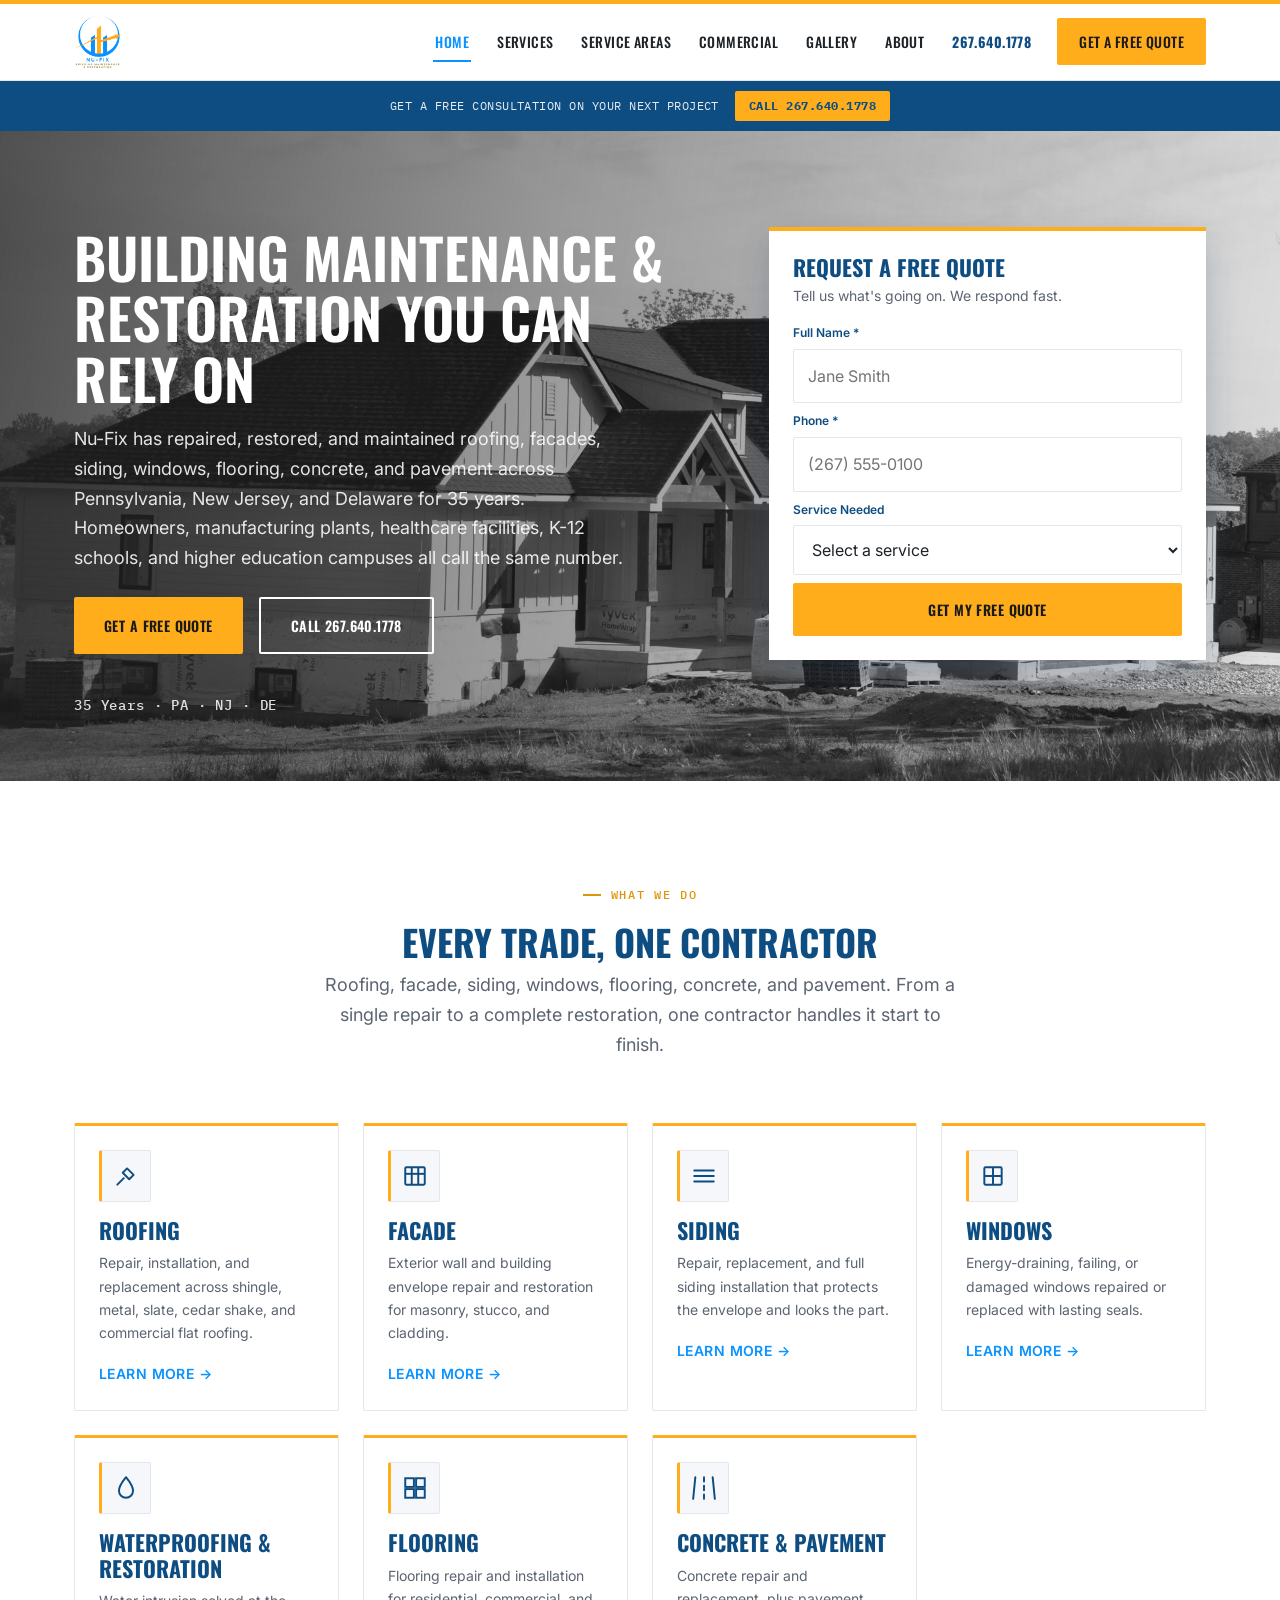
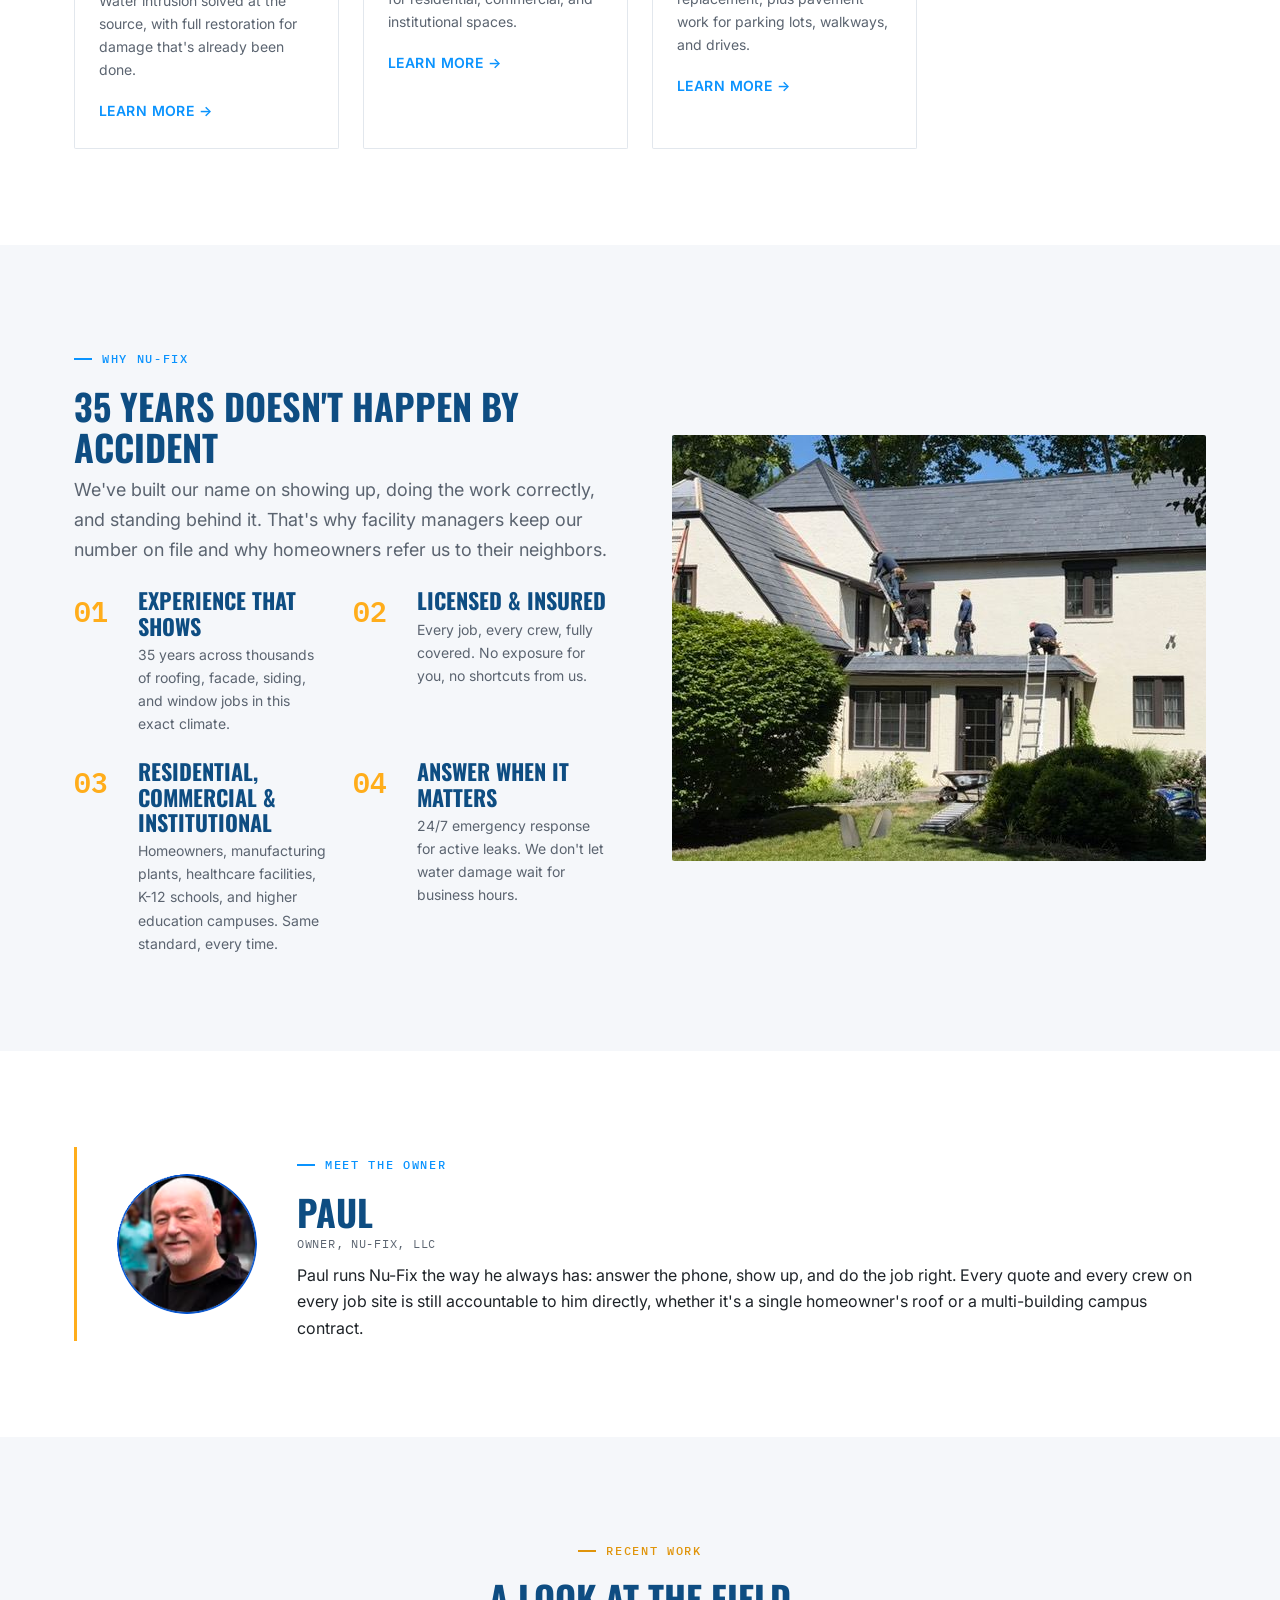
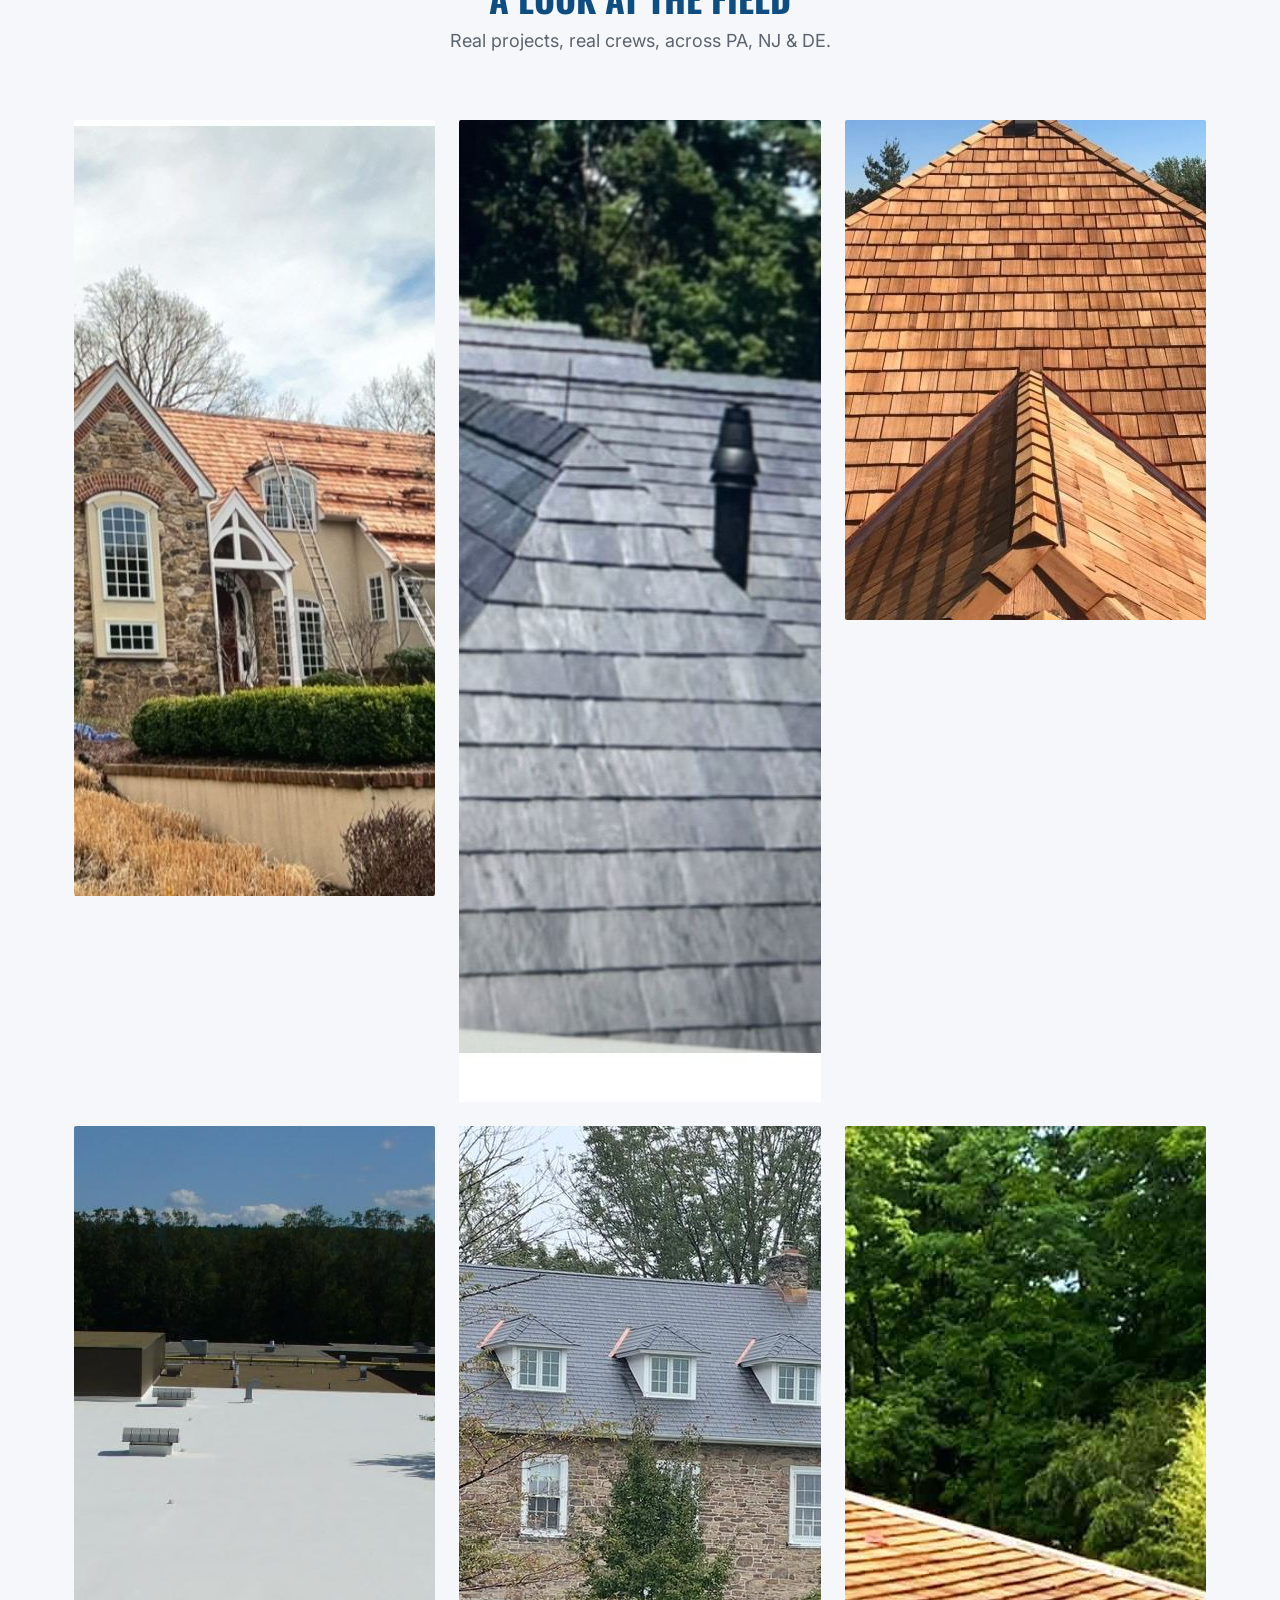
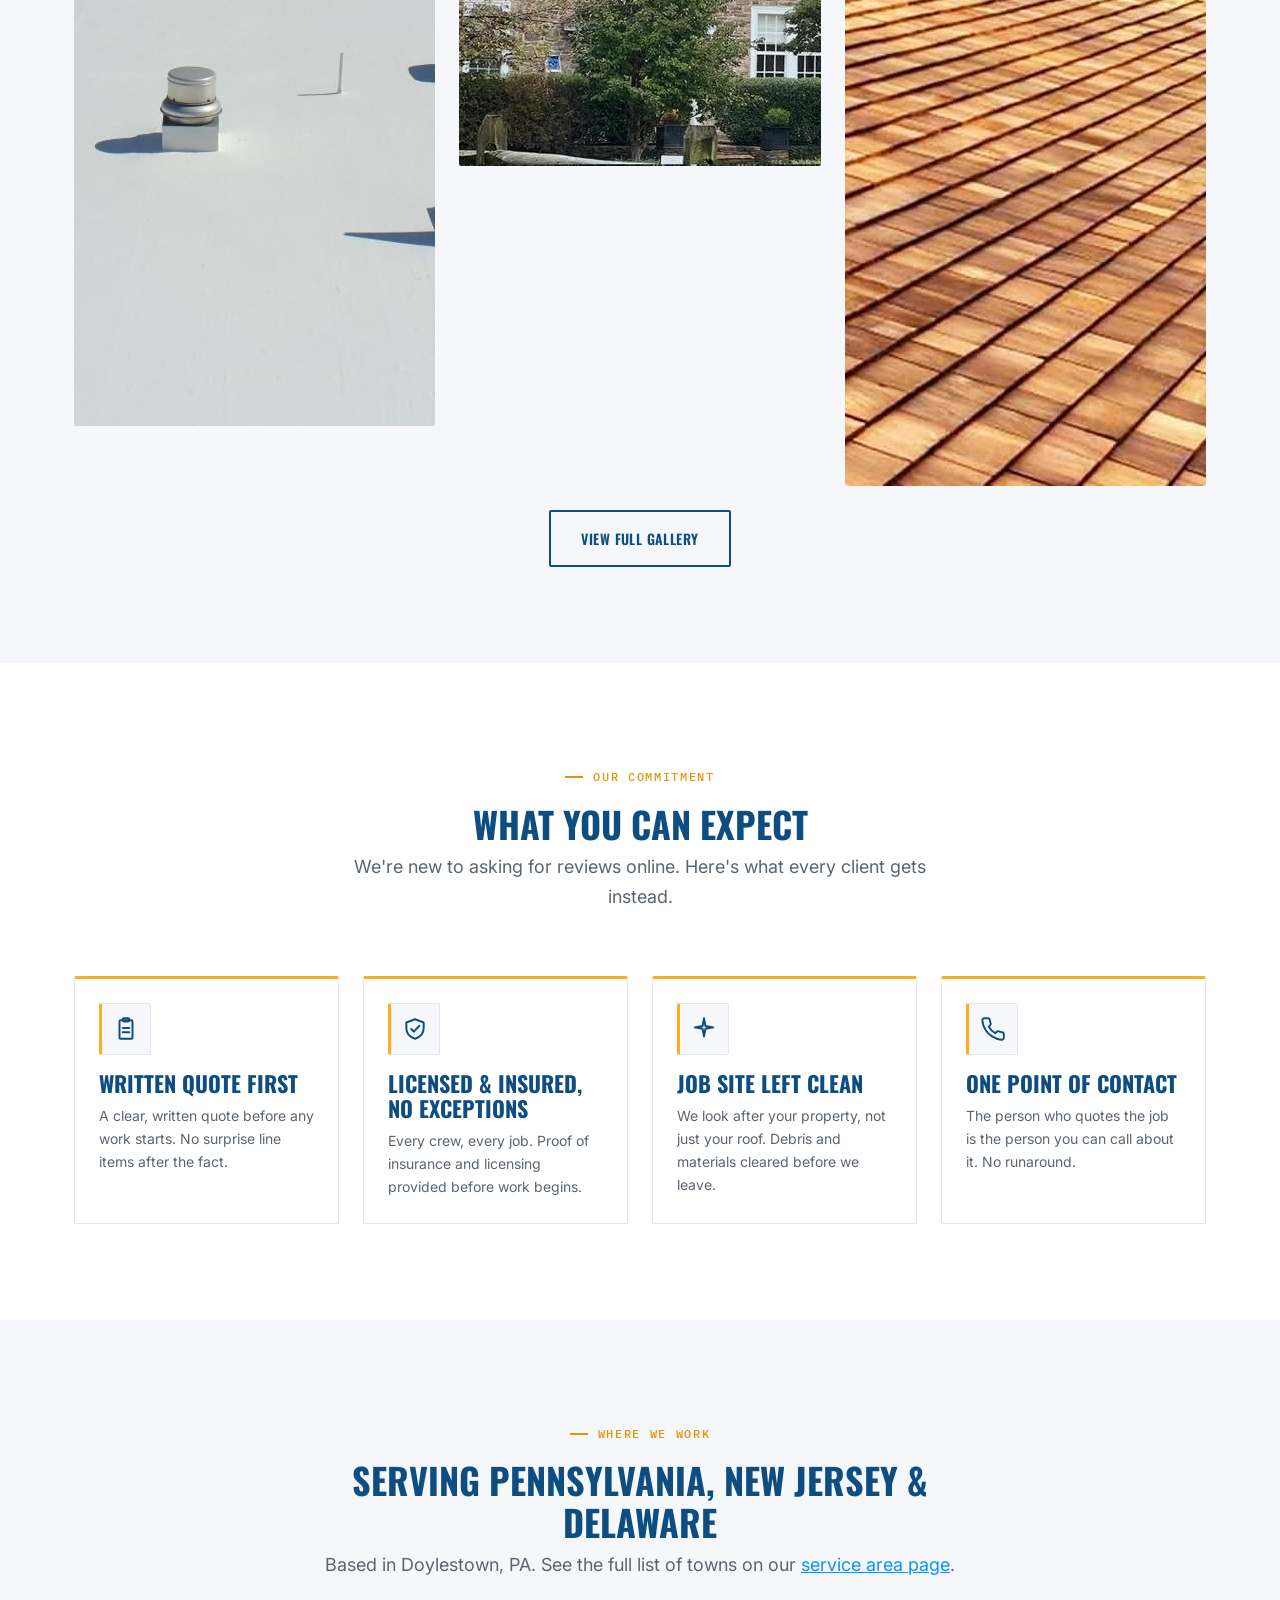
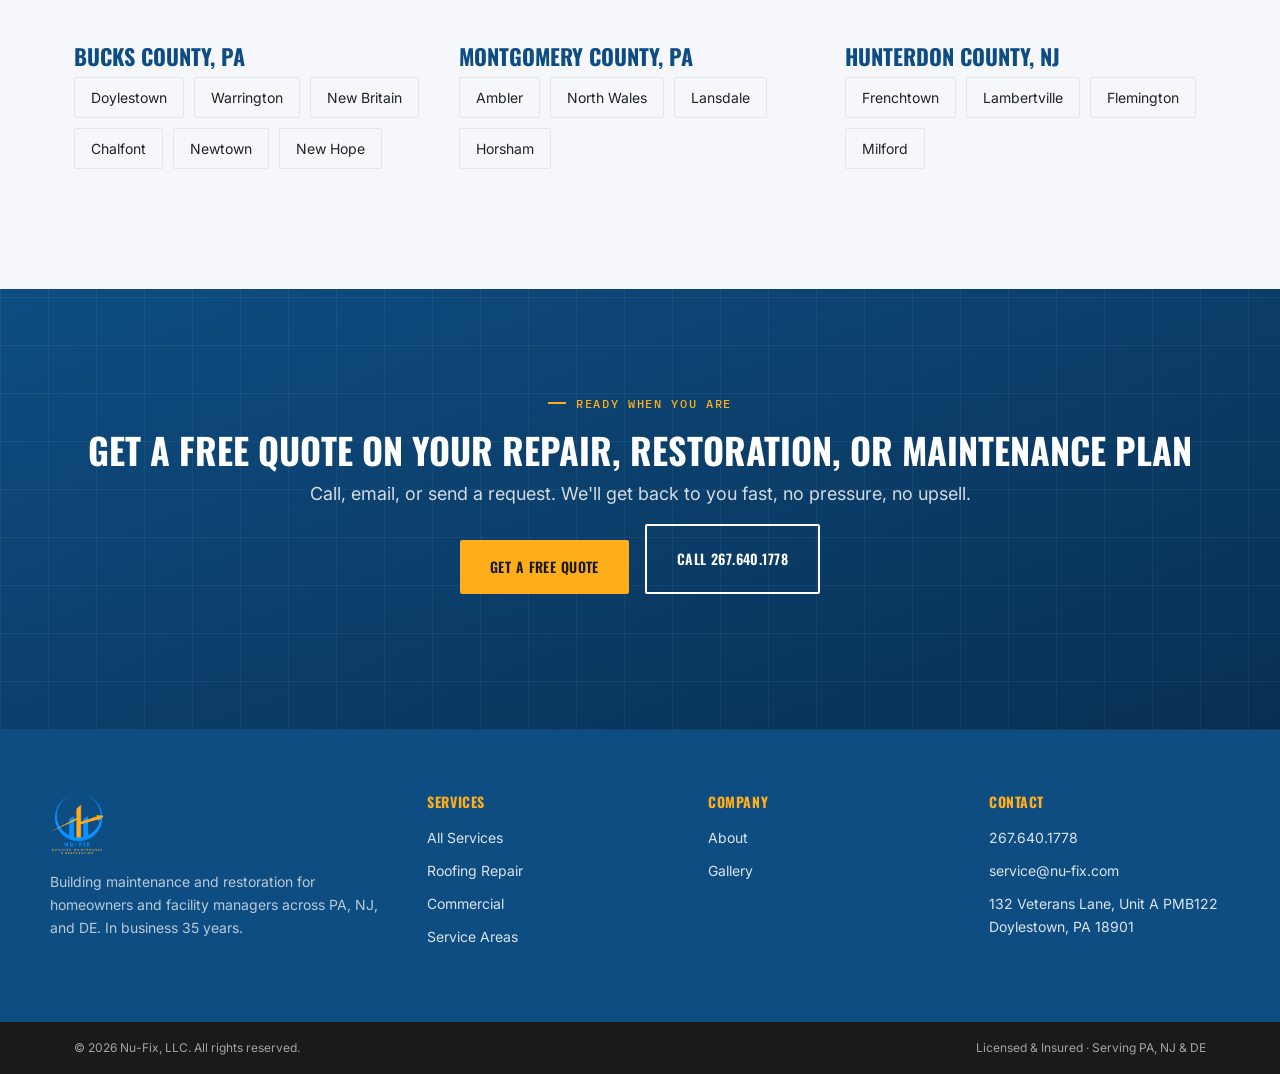
==== index.html @ 9463422b "Initial build: Nu-Fix, LLC multi-page marketing site Static HTML/CSS/JS site for Nu-Fix Building Mai" ====
<!DOCTYPE html>
<html lang="en">
<head>
  <meta charset="UTF-8">
  <meta name="viewport" content="width=device-width, initial-scale=1.0">
  <title>Nu-Fix, LLC | Building Maintenance &amp; Restoration in PA, NJ &amp; DE</title>
  <meta name="description" content="Nu-Fix, LLC repairs, restores, and maintains roofing, facades, siding, windows, flooring, concrete, and pavement across PA, NJ, and DE for 35 years. Call 267.640.1778 for a free quote.">
  <link rel="canonical" href="https://nu-fix.com/">
  <meta property="og:title" content="Nu-Fix, LLC | Building Maintenance &amp; Restoration in PA, NJ &amp; DE">
  <meta property="og:description" content="35 years repairing, restoring, and maintaining roofing, facades, siding, windows, flooring, concrete, and pavement for residential, commercial, and institutional clients across PA, NJ, and DE.">
  <meta property="og:url" content="https://nu-fix.com/">
  <meta property="og:type" content="website">
  <meta property="og:image" content="https://nu-fix.com/assets/images/nufix-logo.png">
  <meta name="twitter:card" content="summary">
  <meta name="twitter:title" content="Nu-Fix, LLC | Building Maintenance &amp; Restoration in PA, NJ &amp; DE">
  <meta name="twitter:description" content="35 years repairing, restoring, and maintaining roofing, facades, siding, windows, flooring, concrete, and pavement for residential, commercial, and institutional clients across PA, NJ, and DE.">
  <meta name="twitter:image" content="https://nu-fix.com/assets/images/nufix-logo.png">
  <link rel="icon" href="/assets/images/nufix-icon.png" type="image/png">
  <link rel="preconnect" href="https://fonts.googleapis.com">
  <link rel="preconnect" href="https://fonts.gstatic.com" crossorigin>
  <link href="https://fonts.googleapis.com/css2?family=Oswald:wght@400;500;600;700&family=Inter:wght@400;500;600;700&family=IBM+Plex+Mono:wght@400;500;600&display=swap" rel="stylesheet">
  <link rel="stylesheet" href="css/styles.css">
  <link rel="stylesheet" href="css/typography.css">
  <link rel="stylesheet" href="css/utilities.css">

  <script type="application/ld+json">
  {
    "@context": "https://schema.org",
    "@type": ["GeneralContractor", "RoofingContractor"],
    "name": "Nu-Fix, LLC",
    "alternateName": "Nu-Fix Building Maintenance & Restoration",
    "image": "https://nu-fix.com/assets/images/nufix-logo.png",
    "url": "https://nu-fix.com/",
    "telephone": "+1-267-640-1778",
    "email": "service@nu-fix.com",
    "priceRange": "$$",
    "address": {
      "@type": "PostalAddress",
      "streetAddress": "132 Veterans Lane, Unit A PMB122",
      "addressLocality": "Doylestown",
      "addressRegion": "PA",
      "postalCode": "18901",
      "addressCountry": "US"
    },
    "areaServed": [
      { "@type": "State", "name": "Pennsylvania" },
      { "@type": "State", "name": "New Jersey" },
      { "@type": "State", "name": "Delaware" }
    ],
    "openingHoursSpecification": {
      "@type": "OpeningHoursSpecification",
      "dayOfWeek": ["Monday","Tuesday","Wednesday","Thursday","Friday","Saturday","Sunday"],
      "opens": "00:00",
      "closes": "23:59",
      "description": "24/7 emergency leak repair. Standard office hours apply to non-emergency scheduling."
    },
    "foundingDate": "1991",
    "description": "Building maintenance and restoration contractor serving residential homeowners and commercial and institutional facility managers, including manufacturing, healthcare, K-12, and higher education, across Pennsylvania, New Jersey, and Delaware for 35 years. Roofing, facade, siding, windows, flooring, concrete, pavement, and waterproofing.",
    "hasOfferCatalog": {
      "@type": "OfferCatalog",
      "name": "Building Maintenance & Restoration Services",
      "itemListElement": [
        { "@type": "Offer", "itemOffered": { "@type": "Service", "name": "Roofing Repair" } },
        { "@type": "Offer", "itemOffered": { "@type": "Service", "name": "Roofing Installation & Replacement" } },
        { "@type": "Offer", "itemOffered": { "@type": "Service", "name": "Facade Repair & Restoration" } },
        { "@type": "Offer", "itemOffered": { "@type": "Service", "name": "Building Inspection" } },
        { "@type": "Offer", "itemOffered": { "@type": "Service", "name": "Preventative Maintenance" } },
        { "@type": "Offer", "itemOffered": { "@type": "Service", "name": "Emergency Leak Repair" } },
        { "@type": "Offer", "itemOffered": { "@type": "Service", "name": "Siding" } },
        { "@type": "Offer", "itemOffered": { "@type": "Service", "name": "Windows" } },
        { "@type": "Offer", "itemOffered": { "@type": "Service", "name": "Flooring" } },
        { "@type": "Offer", "itemOffered": { "@type": "Service", "name": "Concrete & Pavement" } },
        { "@type": "Offer", "itemOffered": { "@type": "Service", "name": "Waterproofing & Restoration" } }
      ]
    }
  }
  </script>
</head>
<body>

  <a class="skip-link" href="#main">Skip to main content</a>

  <!-- NAV -->
  <header>
  <nav class="site-nav" aria-label="Main navigation">
    <div class="nav-container">
      <a href="/" class="logo" aria-label="Nu-Fix, LLC home">
        <img src="assets/images/nufix-logo.png" alt="Nu-Fix, LLC — Building Maintenance & Restoration" width="180" height="90">
      </a>
      <ul class="nav-links" role="list">
        <li><a href="/" class="active">Home</a></li>
        <li><a href="/services/">Services</a></li>
        <li><a href="/service-areas/">Service Areas</a></li>
        <li><a href="/commercial/">Commercial</a></li>
        <li><a href="/gallery/">Gallery</a></li>
        <li><a href="/about/">About</a></li>
        <li><a href="tel:2676401778" class="nav-phone">267.640.1778</a></li>
        <li><a href="/contact/" class="nav-cta">Get a Free Quote</a></li>
      </ul>
      <button class="hamburger" aria-label="Open menu" aria-expanded="false" aria-controls="mobile-menu">&#9776;</button>
    </div>
  </nav>

  <!-- UTILITY BAR: free consultation CTA -->
  <div class="utility-bar">
    <div class="container">
      <span class="util-message">Get a Free Consultation on Your Next Project</span>
      <a href="tel:2676401778" class="util-phone">Call 267.640.1778</a>
    </div>
  </div>
  </header>

  <!-- MOBILE MENU -->
  <div class="mobile-menu" id="mobile-menu" role="dialog" aria-label="Mobile navigation">
    <button class="mobile-close" aria-label="Close menu">&times;</button>
    <a href="/">Home</a>
    <a href="/services/">Services</a>
    <a href="/service-areas/">Service Areas</a>
    <a href="/commercial/">Commercial</a>
    <a href="/gallery/">Gallery</a>
    <a href="/about/">About</a>
    <a href="tel:2676401778">267.640.1778</a>
    <a href="/contact/" class="nav-cta">Get a Free Quote</a>
  </div>

  <!-- STICKY MOBILE CALL BAR -->
  <div class="mobile-call-bar" aria-hidden="false">
    <a href="tel:2676401778" class="call-btn">Call Now</a>
    <a href="/contact/" class="quote-btn">Get a Free Quote</a>
  </div>

  <main id="main">

    <!-- HERO -->
    <section class="hero">
      <div class="hero-bg" style="--hero-image: url('/assets/images/hero-house-exterior.jpg');"></div>
      <div class="container hero-grid">
        <div class="hero-content">
          <h1>Building Maintenance &amp; Restoration You Can Rely On</h1>
          <p class="lede">Nu-Fix has repaired, restored, and maintained roofing, facades, siding, windows, flooring, concrete, and pavement across Pennsylvania, New Jersey, and Delaware for 35 years. Homeowners, manufacturing plants, healthcare facilities, K-12 schools, and higher education campuses all call the same number.</p>
          <div class="hero-ctas">
            <a href="/contact/" class="btn btn-primary">Get a Free Quote</a>
            <a href="tel:2676401778" class="btn btn-secondary">Call 267.640.1778</a>
          </div>
          <p class="hero-subheader">35 Years &middot; PA &middot; NJ &middot; DE</p>
        </div>

        <!-- QUICK QUOTE PANEL -->
        <div class="hero-form-panel fade-in">
          <div class="form-success" role="alert" aria-live="polite">Thanks. Your request has been sent. We'll be in touch shortly.</div>
          <h2>Request a Free Quote</h2>
          <p class="panel-sub">Tell us what's going on. We respond fast.</p>
          <!-- Replace YOUR_FORM_ID with the real Formspree form ID before launch -->
          <form class="ajax-form" novalidate action="https://formspree.io/f/YOUR_FORM_ID" method="POST">
            <input type="text" name="_gotcha" class="honeypot" tabindex="-1" autocomplete="off" aria-hidden="true">
            <input type="hidden" name="_subject" value="New quick quote request from nu-fix.com">
            <div class="form-group">
              <label class="form-label" for="hero-name">Full Name <span aria-hidden="true">*</span></label>
              <input class="form-input" type="text" id="hero-name" name="name" required autocomplete="name" placeholder="Jane Smith">
              <span class="form-error" role="alert">Please enter your name.</span>
            </div>
            <div class="form-group">
              <label class="form-label" for="hero-phone">Phone <span aria-hidden="true">*</span></label>
              <input class="form-input" type="tel" id="hero-phone" name="phone" required autocomplete="tel" placeholder="(267) 555-0100">
              <span class="form-error" role="alert">Please enter a phone number.</span>
            </div>
            <div class="form-group">
              <label class="form-label" for="hero-service">Service Needed</label>
              <select class="form-select" id="hero-service" name="service">
                <option value="">Select a service</option>
                <option value="Roofing">Roofing</option>
                <option value="Facade">Facade</option>
                <option value="Siding">Siding</option>
                <option value="Windows">Windows</option>
                <option value="Waterproofing & Restoration">Waterproofing &amp; Restoration</option>
                <option value="Flooring">Flooring</option>
                <option value="Concrete & Pavement">Concrete &amp; Pavement</option>
                <option value="Not Sure Yet">Not sure yet</option>
              </select>
            </div>
            <button type="submit" class="btn btn-primary btn-block">Get My Free Quote</button>
          </form>
        </div>
      </div>
    </section>

    <!-- SERVICES OVERVIEW -->
    <section class="section section-white">
      <div class="container">
        <div class="section-head fade-in">
          <span class="eyebrow">What We Do</span>
          <h2>Every Trade, One Contractor</h2>
          <p class="sub">Roofing, facade, siding, windows, flooring, concrete, and pavement. From a single repair to a complete restoration, one contractor handles it start to finish.</p>
        </div>
        <div class="grid-4">

          <div class="card service-card fade-in">
            <div class="icon-badge" aria-hidden="true">
              <svg width="26" height="26" viewBox="0 0 24 24" fill="none" stroke="currentColor" stroke-width="1.8" stroke-linecap="round" stroke-linejoin="round"><path d="M4 20 L10 14"/><path d="M13 5 L19 11 L15 15 L9 9 Z"/></svg>
            </div>
            <h3>Roofing</h3>
            <p>Repair, installation, and replacement across shingle, metal, slate, cedar shake, and commercial flat roofing.</p>
            <a href="/services/roofing-repair/" class="card-link">Learn more &rarr;</a>
          </div>

          <div class="card service-card fade-in">
            <div class="icon-badge" aria-hidden="true">
              <svg width="26" height="26" viewBox="0 0 24 24" fill="none" stroke="currentColor" stroke-width="1.8"><rect x="3" y="4" width="18" height="16" rx="1"/><line x1="3" y1="10" x2="21" y2="10"/><line x1="9" y1="4" x2="9" y2="20"/><line x1="15" y1="4" x2="15" y2="20"/></svg>
            </div>
            <h3>Facade</h3>
            <p>Exterior wall and building envelope repair and restoration for masonry, stucco, and cladding.</p>
            <a href="/services/" class="card-link">Learn more &rarr;</a>
          </div>

          <div class="card service-card fade-in">
            <div class="icon-badge" aria-hidden="true">
              <svg width="26" height="26" viewBox="0 0 24 24" fill="none" stroke="currentColor" stroke-width="1.8" stroke-linecap="round"><line x1="3" y1="7" x2="21" y2="7"/><line x1="3" y1="12" x2="21" y2="12"/><line x1="3" y1="17" x2="21" y2="17"/></svg>
            </div>
            <h3>Siding</h3>
            <p>Repair, replacement, and full siding installation that protects the envelope and looks the part.</p>
            <a href="/services/" class="card-link">Learn more &rarr;</a>
          </div>

          <div class="card service-card fade-in">
            <div class="icon-badge" aria-hidden="true">
              <svg width="26" height="26" viewBox="0 0 24 24" fill="none" stroke="currentColor" stroke-width="1.8"><rect x="4" y="4" width="16" height="16" rx="1"/><line x1="12" y1="4" x2="12" y2="20"/><line x1="4" y1="12" x2="20" y2="12"/></svg>
            </div>
            <h3>Windows</h3>
            <p>Energy-draining, failing, or damaged windows repaired or replaced with lasting seals.</p>
            <a href="/services/" class="card-link">Learn more &rarr;</a>
          </div>

          <div class="card service-card fade-in">
            <div class="icon-badge" aria-hidden="true">
              <svg width="26" height="26" viewBox="0 0 24 24" fill="none" stroke="currentColor" stroke-width="1.8" stroke-linecap="round" stroke-linejoin="round"><path d="M12 2c0 0-6.5 8-6.5 12.5a6.5 6.5 0 0 0 13 0C18.5 10 12 2 12 2z"/></svg>
            </div>
            <h3>Waterproofing &amp; Restoration</h3>
            <p>Water intrusion solved at the source, with full restoration for damage that's already been done.</p>
            <a href="/services/" class="card-link">Learn more &rarr;</a>
          </div>

          <div class="card service-card fade-in">
            <div class="icon-badge" aria-hidden="true">
              <svg width="26" height="26" viewBox="0 0 24 24" fill="none" stroke="currentColor" stroke-width="1.8"><rect x="3" y="3" width="8" height="8"/><rect x="13" y="3" width="8" height="8"/><rect x="3" y="13" width="8" height="8"/><rect x="13" y="13" width="8" height="8"/></svg>
            </div>
            <h3>Flooring</h3>
            <p>Flooring repair and installation for residential, commercial, and institutional spaces.</p>
            <a href="/services/" class="card-link">Learn more &rarr;</a>
          </div>

          <div class="card service-card fade-in">
            <div class="icon-badge" aria-hidden="true">
              <svg width="26" height="26" viewBox="0 0 24 24" fill="none" stroke="currentColor" stroke-width="1.8" stroke-linecap="round"><line x1="12" y1="2" x2="12" y2="6"/><line x1="12" y1="10" x2="12" y2="14"/><line x1="12" y1="18" x2="12" y2="22"/><line x1="4" y1="2" x2="2" y2="22"/><line x1="20" y1="2" x2="22" y2="22"/></svg>
            </div>
            <h3>Concrete &amp; Pavement</h3>
            <p>Concrete repair and replacement, plus pavement work for parking lots, walkways, and drives.</p>
            <a href="/services/" class="card-link">Learn more &rarr;</a>
          </div>

        </div>
      </div>
    </section>

    <!-- WHY US -->
    <section class="section section-light">
      <div class="container">
        <div class="grid-2" style="align-items: center; gap: var(--space-2xl);">
          <div class="fade-in">
            <span class="eyebrow text-blue">Why Nu-Fix</span>
            <h2>35 Years Doesn't Happen by Accident</h2>
            <p class="sub mb-lg">We've built our name on showing up, doing the work correctly, and standing behind it. That's why facility managers keep our number on file and why homeowners refer us to their neighbors.</p>
            <div class="grid-2" style="gap: var(--space-lg);">
              <div class="why-item">
                <span class="num">01</span>
                <div><h3>Experience That Shows</h3><p>35 years across thousands of roofing, facade, siding, and window jobs in this exact climate.</p></div>
              </div>
              <div class="why-item">
                <span class="num">02</span>
                <div><h3>Licensed &amp; Insured</h3><p>Every job, every crew, fully covered. No exposure for you, no shortcuts from us.</p></div>
              </div>
              <div class="why-item">
                <span class="num">03</span>
                <div><h3>Residential, Commercial &amp; Institutional</h3><p>Homeowners, manufacturing plants, healthcare facilities, K-12 schools, and higher education campuses. Same standard, every time.</p></div>
              </div>
              <div class="why-item">
                <span class="num">04</span>
                <div><h3>Answer When It Matters</h3><p>24/7 emergency response for active leaks. We don't let water damage wait for business hours.</p></div>
              </div>
            </div>
          </div>
          <img class="project-photo tall fade-in" src="assets/images/gallery/roofing-slate-installation-crew-tudor.jpg" alt="Nu-Fix crew installing a slate roof on a stucco Tudor-style home" width="640" height="426" loading="lazy">
        </div>
      </div>
    </section>

    <!-- MEET THE OWNER -->
    <section class="section section-white">
      <div class="container">
        <div class="founder-block fade-in">
          <img src="assets/images/paul-owner.png" alt="Paul, owner of Nu-Fix, LLC" width="140" height="140" loading="lazy">
          <div>
            <span class="eyebrow text-blue">Meet the Owner</span>
            <h2>Paul</h2>
            <p class="role-tag">Owner, Nu-Fix, LLC</p>
            <p>Paul runs Nu-Fix the way he always has: answer the phone, show up, and do the job right. Every quote and every crew on every job site is still accountable to him directly, whether it's a single homeowner's roof or a multi-building campus contract.</p>
          </div>
        </div>
      </div>
    </section>

    <!-- RECENT WORK -->
    <section class="section section-light">
      <div class="container">
        <div class="section-head fade-in">
          <span class="eyebrow text-blue">Recent Work</span>
          <h2>A Look at the Field</h2>
          <p class="sub">Real projects, real crews, across PA, NJ &amp; DE.</p>
        </div>
        <div class="grid-3">
          <img class="project-photo square fade-in" src="assets/images/gallery/roofing-cedar-shake-tudor-copper-flashing.jpg" alt="New cedar shake roof with copper flashing on a stone Tudor-style home" width="1320" height="776" loading="lazy">
          <img class="project-photo square fade-in" src="assets/images/gallery/roofing-slate-multi-dormer-aerial.jpg" alt="Aerial view of a new slate roof with multiple dormers" width="1320" height="982" loading="lazy">
          <img class="project-photo square fade-in" src="assets/images/gallery/roofing-metal-standing-seam-modern-home.jpg" alt="Modern home with dark standing seam metal roof" width="900" height="500" loading="lazy">
          <img class="project-photo square fade-in" src="assets/images/gallery/roofing-commercial-flat-white-membrane.jpg" alt="Commercial flat roof with new white reflective membrane" width="1200" height="900" loading="lazy">
          <img class="project-photo square fade-in" src="assets/images/gallery/roofing-shingle-stone-farmhouse-dormers.jpg" alt="Stone farmhouse with new architectural shingle roof and copper-capped dormers" width="626" height="640" loading="lazy">
          <img class="project-photo square fade-in" src="assets/images/gallery/roofing-cedar-shake-installation-crew.jpg" alt="Nu-Fix crew member installing cedar shake shingles near a skylight" width="1280" height="960" loading="lazy">
        </div>
        <p class="text-center mt-lg"><a href="/gallery/" class="btn btn-outline">View Full Gallery</a></p>
      </div>
    </section>

    <!-- TRUST: service guarantees, in place of reviews (no online review presence yet) -->
    <section class="section section-white">
      <div class="container">
        <div class="section-head fade-in">
          <span class="eyebrow text-blue">Our Commitment</span>
          <h2>What You Can Expect</h2>
          <p class="sub">We're new to asking for reviews online. Here's what every client gets instead.</p>
        </div>
        <div class="grid-4">
          <div class="card service-card fade-in">
            <div class="icon-badge" aria-hidden="true"><svg width="26" height="26" viewBox="0 0 24 24" fill="none" stroke="currentColor" stroke-width="1.8" stroke-linecap="round" stroke-linejoin="round"><rect x="6" y="4" width="12" height="17" rx="1"/><rect x="9" y="2" width="6" height="3" rx="1"/><line x1="9" y1="11" x2="15" y2="11"/><line x1="9" y1="15" x2="15" y2="15"/></svg></div>
            <h3>Written Quote First</h3>
            <p>A clear, written quote before any work starts. No surprise line items after the fact.</p>
          </div>
          <div class="card service-card fade-in">
            <div class="icon-badge" aria-hidden="true"><svg width="26" height="26" viewBox="0 0 24 24" fill="none" stroke="currentColor" stroke-width="1.8" stroke-linecap="round" stroke-linejoin="round"><path d="M12 3 L20 6 V11 C20 16 16.5 19.5 12 21 C7.5 19.5 4 16 4 11 V6 Z"/><path d="M8.5 12 L11 14.5 L16 9"/></svg></div>
            <h3>Licensed &amp; Insured, No Exceptions</h3>
            <p>Every crew, every job. Proof of insurance and licensing provided before work begins.</p>
          </div>
          <div class="card service-card fade-in">
            <div class="icon-badge" aria-hidden="true"><svg width="26" height="26" viewBox="0 0 24 24" fill="none" stroke="currentColor" stroke-width="1.8" stroke-linecap="round" stroke-linejoin="round"><path d="M12 2 L13.3 9.2 L20.5 10.5 L13.3 11.8 L12 19 L10.7 11.8 L3.5 10.5 L10.7 9.2 Z"/></svg></div>
            <h3>Job Site Left Clean</h3>
            <p>We look after your property, not just your roof. Debris and materials cleared before we leave.</p>
          </div>
          <div class="card service-card fade-in">
            <div class="icon-badge" aria-hidden="true"><svg width="26" height="26" viewBox="0 0 24 24" fill="none" stroke="currentColor" stroke-width="1.8" stroke-linecap="round" stroke-linejoin="round"><path d="M22 16.92v3a2 2 0 0 1-2.18 2 19.79 19.79 0 0 1-8.63-3.07 19.5 19.5 0 0 1-6-6 19.79 19.79 0 0 1-3.07-8.67A2 2 0 0 1 4.11 2h3a2 2 0 0 1 2 1.72c.13 1 .36 1.94.68 2.86a2 2 0 0 1-.45 2.11L8.09 9.91a16 16 0 0 0 6 6l1.22-1.22a2 2 0 0 1 2.11-.45c.92.32 1.87.55 2.86.68A2 2 0 0 1 22 16.92z"/></svg></div>
            <h3>One Point of Contact</h3>
            <p>The person who quotes the job is the person you can call about it. No runaround.</p>
          </div>
        </div>
      </div>
    </section>

    <!-- SERVICE AREA -->
    <section class="section section-light">
      <div class="container">
        <div class="section-head fade-in">
          <span class="eyebrow text-blue">Where We Work</span>
          <h2>Serving Pennsylvania, New Jersey &amp; Delaware</h2>
          <p class="sub">Based in Doylestown, PA. See the full list of towns on our <a href="/service-areas/" class="text-blue" style="text-decoration: underline;">service area page</a>.</p>
        </div>
        <div class="grid-3">
          <div class="area-county fade-in">
            <h3>Bucks County, PA</h3>
            <ul class="area-list"><li>Doylestown</li><li>Warrington</li><li>New Britain</li><li>Chalfont</li><li>Newtown</li><li>New Hope</li></ul>
          </div>
          <div class="area-county fade-in">
            <h3>Montgomery County, PA</h3>
            <ul class="area-list"><li>Ambler</li><li>North Wales</li><li>Lansdale</li><li>Horsham</li></ul>
          </div>
          <div class="area-county fade-in">
            <h3>Hunterdon County, NJ</h3>
            <ul class="area-list"><li>Frenchtown</li><li>Lambertville</li><li>Flemington</li><li>Milford</li></ul>
          </div>
        </div>
      </div>
    </section>

    <!-- FINAL CTA -->
    <section class="section section-dark">
      <div class="container cta-band fade-in">
        <span class="eyebrow">Ready When You Are</span>
        <h2>Get a Free Quote on Your Repair, Restoration, or Maintenance Plan</h2>
        <p class="sub">Call, email, or send a request. We'll get back to you fast, no pressure, no upsell.</p>
        <div class="hero-ctas" style="justify-content: center;">
          <a href="/contact/" class="btn btn-primary">Get a Free Quote</a>
          <a href="tel:2676401778" class="btn btn-secondary">Call 267.640.1778</a>
        </div>
      </div>
    </section>

  </main>

  <!-- FOOTER -->
  <footer class="site-footer">
    <div class="container footer-top">
      <div class="footer-brand">
        <img src="assets/images/nufix-logo.png" alt="Nu-Fix, LLC" width="150" height="75">
        <p>Building maintenance and restoration for homeowners and facility managers across PA, NJ, and DE. In business 35 years.</p>
      </div>
      <div>
        <h4>Services</h4>
        <ul>
          <li><a href="/services/">All Services</a></li>
          <li><a href="/services/roofing-repair/">Roofing Repair</a></li>
          <li><a href="/commercial/">Commercial</a></li>
          <li><a href="/service-areas/">Service Areas</a></li>
        </ul>
      </div>
      <div>
        <h4>Company</h4>
        <ul>
          <li><a href="/about/">About</a></li>
          <li><a href="/gallery/">Gallery</a></li>
        </ul>
      </div>
      <div>
        <h4>Contact</h4>
        <ul>
          <li><a href="tel:2676401778">267.640.1778</a></li>
          <li><a href="mailto:service@nu-fix.com">service@nu-fix.com</a></li>
          <li>132 Veterans Lane, Unit A PMB122<br>Doylestown, PA 18901</li>
        </ul>
      </div>
    </div>
    <div class="footer-bottom">
      <div class="container">
        <span>&copy; <span id="year"></span> Nu-Fix, LLC. All rights reserved.</span>
        <span>Licensed &amp; Insured &middot; Serving PA, NJ &amp; DE</span>
      </div>
    </div>
  </footer>

  <script>document.getElementById('year').textContent = new Date().getFullYear();</script>
  <script src="js/main.js"></script>
</body>
</html>
---- css/styles.css ----
/* ============================================================
   NU-FIX, LLC — styles.css
   Building Maintenance & Restoration
   21 Connect Digital
   ============================================================ */

/* 1. CUSTOM PROPERTIES — pulled from the Nu-Fix logo file */
:root {
  --color-blue:        #0A93FE;  /* primary — logo ring, links, outline buttons */
  --color-blue-dark:    #0E4D82;  /* navy — dark sections, footer */
  --color-blue-darker:  #082F52;  /* deepest navy — gradients, hover on dark */
  --color-gold:         #FFAD1B;  /* accent — logo arrow, primary CTAs only */
  --color-gold-dark:    #E0940A;  /* gold hover state */
  --color-black:        #1A1A1A;  /* footer bar, high-contrast text */
  --color-white:        #FFFFFF;
  --color-text:         #1E2328;
  --color-text-muted:   #5B6470;
  --color-bg-light:     #F5F7FA;  /* off-white section background */
  --color-border:       #E2E7ED;

  --font-display: 'Oswald', 'Arial Narrow', sans-serif;
  --font-body:    'Inter', system-ui, -apple-system, sans-serif;
  --font-mono:    'IBM Plex Mono', 'SF Mono', monospace;

  --text-xs:   12px;
  --text-sm:   14px;
  --text-base: 16px;
  --text-md:   18px;
  --text-lg:   22px;
  --text-xl:   28px;
  --text-2xl:  36px;
  --text-3xl:  48px;
  --text-hero: 56px;

  --space-xs:  4px;
  --space-sm:  8px;
  --space-md:  16px;
  --space-lg:  24px;
  --space-xl:  40px;
  --space-2xl: 64px;
  --space-3xl: 96px;

  --radius-sm: 2px;
  --radius-md: 2px;
  --radius-lg: 2px;
  --radius-pill: 2px;
  --max-width: 1180px;

  --shadow-sm: 0 1px 2px rgba(14, 77, 130, 0.06);
  --shadow-md: 0 4px 12px rgba(14, 77, 130, 0.12);
  --shadow-lg: 0 12px 32px rgba(8, 47, 82, 0.2);

  /* blueprint grid texture — used on dark/navy surfaces */
  --grid-line: rgba(255, 255, 255, 0.05);
}

/* 2. RESET */
*, *::before, *::after { box-sizing: border-box; }
body, h1, h2, h3, h4, h5, h6, p, ul, ol, li, figure, blockquote { margin: 0; padding: 0; }
img, video { max-width: 100%; display: block; }
a { text-decoration: none; color: inherit; }
ul { list-style: none; }
button { cursor: pointer; border: none; background: none; font: inherit; }
input, textarea, select { font: inherit; }

/* FOCUS VISIBILITY — keyboard users need a visible indicator on every interactive element */
a:focus-visible, button:focus-visible, input:focus-visible,
textarea:focus-visible, select:focus-visible {
  outline: 3px solid var(--color-gold);
  outline-offset: 2px;
  border-radius: var(--radius-sm);
}
.section-dark a:focus-visible, .hero a:focus-visible, .site-footer a:focus-visible {
  outline-color: var(--color-white);
}

/* REDUCED MOTION — respect the user's OS-level preference */
@media (prefers-reduced-motion: reduce) {
  *, *::before, *::after {
    animation-duration: 0.001ms !important;
    animation-iteration-count: 1 !important;
    transition-duration: 0.001ms !important;
    scroll-behavior: auto !important;
  }
  .fade-in { opacity: 1; transform: none; }
}

/* 3. BASE */
html { scroll-behavior: smooth; }
body {
  font-family: var(--font-body);
  font-size: var(--text-base);
  color: var(--color-text);
  background: var(--color-white);
  line-height: 1.65;
  -webkit-font-smoothing: antialiased;
  padding-bottom: 64px; /* room for sticky mobile call bar */
}
@media (min-width: 900px) {
  body { padding-bottom: 0; }
}

/* 4. LAYOUT */
.container { max-width: var(--max-width); margin: 0 auto; padding: 0 24px; }
.section { padding: var(--space-3xl) 0; }
.section-light { background: var(--color-bg-light); }
.section-white { background: var(--color-white); }
.section-dark  {
  color: var(--color-white);
  background:
    repeating-linear-gradient(0deg, var(--grid-line) 0, var(--grid-line) 1px, transparent 1px, transparent 48px),
    repeating-linear-gradient(90deg, var(--grid-line) 0, var(--grid-line) 1px, transparent 1px, transparent 48px),
    linear-gradient(160deg, var(--color-blue-dark), var(--color-blue-darker));
}
.section-gold  { background: var(--color-gold); color: var(--color-black); }
.grid-2 { display: grid; grid-template-columns: repeat(2, 1fr); gap: var(--space-lg); }
.grid-3 { display: grid; grid-template-columns: repeat(3, 1fr); gap: var(--space-lg); }
.grid-4 { display: grid; grid-template-columns: repeat(4, 1fr); gap: var(--space-lg); }
.grid-5 { display: grid; grid-template-columns: repeat(5, 1fr); gap: var(--space-lg); }
@media (max-width: 900px) {
  .grid-2, .grid-3, .grid-4, .grid-5 { grid-template-columns: repeat(2, 1fr); }
}
@media (max-width: 600px) {
  .grid-2, .grid-3, .grid-4, .grid-5 { grid-template-columns: 1fr; }
}

/* 5. SKIP LINK */
.skip-link {
  position: absolute; top: -40px; left: 0;
  background: var(--color-gold); color: var(--color-black);
  padding: 8px 16px; font-weight: 700; z-index: 9999;
  transition: top 0.2s;
}
.skip-link:focus { top: 0; }

/* 6. NAV */
/* UTILITY BAR — free consultation CTA below nav */
.utility-bar { background: var(--color-blue-dark); }
.utility-bar .container {
  padding: 10px 24px; display: flex; justify-content: center; align-items: center;
  gap: var(--space-md); flex-wrap: wrap;
  font-family: var(--font-mono); font-size: var(--text-xs); text-transform: uppercase; letter-spacing: 0.04em;
  color: rgba(255,255,255,0.9);
}
.utility-bar .util-phone {
  color: var(--color-blue-dark); background: var(--color-gold);
  font-weight: 700; padding: 5px 14px; border-radius: var(--radius-pill);
}
.utility-bar .util-phone:hover { background: var(--color-white); }
@media (max-width: 500px) { .utility-bar .util-message { display: none; } }

.site-nav {
  position: sticky; top: 0; z-index: 1000;
  background: var(--color-white);
  border-bottom: 1px solid var(--color-border);
  border-top: 4px solid var(--color-gold);
}
.nav-container {
  max-width: var(--max-width); margin: 0 auto; padding: 0 24px;
  display: flex; align-items: center; justify-content: space-between;
  height: 76px;
}
.logo { display: flex; align-items: center; gap: 10px; }
.logo img { height: 52px; width: auto; }
.nav-links { display: flex; align-items: center; gap: var(--space-lg); }
.nav-links a {
  font-family: var(--font-display);
  font-size: var(--text-sm);
  font-weight: 500;
  letter-spacing: 0.03em;
  text-transform: uppercase;
  color: var(--color-text);
  padding: 8px 2px;
  border-bottom: 2px solid transparent;
  transition: color 0.15s ease, border-color 0.15s ease;
}
.nav-links a:hover, .nav-links a.active { color: var(--color-blue); border-color: var(--color-blue); }
.nav-links .nav-phone { color: var(--color-blue-dark); font-weight: 700; }
.nav-links .nav-cta {
  background: var(--color-gold); color: var(--color-black);
  padding: 13px 22px; border-radius: var(--radius-pill);
  border: none;
}
.nav-links .nav-cta:hover { background: var(--color-gold-dark); border-color: transparent; }
.hamburger { display: none; font-size: 28px; color: var(--color-blue-dark); }

@media (max-width: 1050px) {
  .nav-links { display: none; }
  .hamburger { display: block; }
}

/* MOBILE MENU */
.mobile-menu {
  position: fixed; inset: 0; background: var(--color-blue-dark);
  z-index: 2000; display: flex; flex-direction: column;
  align-items: center; justify-content: center; gap: var(--space-lg);
  transform: translateY(-100%); transition: transform 0.3s ease;
}
.mobile-menu.open { transform: translateY(0); }
.mobile-menu a {
  font-family: var(--font-display); text-transform: uppercase;
  letter-spacing: 0.04em; font-size: var(--text-lg); color: var(--color-white);
}
.mobile-menu a.nav-cta { background: var(--color-gold); color: var(--color-black); padding: 12px 28px; border-radius: var(--radius-pill); }
.mobile-close { position: absolute; top: 24px; right: 24px; font-size: 36px; color: var(--color-white); }

/* STICKY MOBILE CALL BAR */
.mobile-call-bar {
  position: fixed; bottom: 0; left: 0; right: 0; z-index: 1500;
  display: flex; height: 64px;
  box-shadow: 0 -4px 16px rgba(0,0,0,0.15);
}
.mobile-call-bar a {
  flex: 1; display: flex; align-items: center; justify-content: center;
  gap: 8px; font-family: var(--font-display); text-transform: uppercase;
  letter-spacing: 0.03em; font-size: var(--text-sm); font-weight: 600;
}
.mobile-call-bar .call-btn { background: var(--color-blue); color: var(--color-white); }
.mobile-call-bar .quote-btn { background: var(--color-gold); color: var(--color-black); }
@media (min-width: 900px) { .mobile-call-bar { display: none; } }

/* 7. BUTTONS */
.btn {
  display: inline-flex; align-items: center; justify-content: center; gap: 8px;
  font-family: var(--font-display); font-weight: 600; text-transform: uppercase;
  letter-spacing: 0.03em; font-size: var(--text-sm);
  padding: 15px 30px; border-radius: var(--radius-pill);
  transition: background 0.15s ease, transform 0.15s ease, box-shadow 0.15s ease;
}
.btn-primary { background: var(--color-gold); color: var(--color-black); }
.btn-primary:hover { background: var(--color-gold-dark); transform: translateY(-2px); box-shadow: var(--shadow-md); }
.btn-secondary { background: transparent; color: var(--color-white); border: 2px solid var(--color-white); }
.btn-secondary:hover { background: rgba(255,255,255,0.12); }
.btn-outline { background: transparent; color: var(--color-blue-dark); border: 2px solid var(--color-blue-dark); }
.btn-outline:hover { background: var(--color-blue-dark); color: var(--color-white); }
.btn-block { width: 100%; }

/* 8. HERO */
.hero {
  position: relative; color: var(--color-white);
  background: var(--color-blue-darker);
  padding: var(--space-3xl) 0 var(--space-2xl);
  overflow: hidden;
}
.hero-bg {
  position: absolute; inset: 0;
  background: linear-gradient(100deg, rgba(8,47,82,0.8) 0%, rgba(8,47,82,0.52) 40%, rgba(14,77,130,0.25) 100%), var(--hero-image, none);
  background-size: cover; background-position: center;
  filter: grayscale(100%) contrast(1.12) brightness(1.05);
}
.hero-content { position: relative; z-index: 1; max-width: 720px; }
.hero-grid {
  position: relative; z-index: 1;
  display: grid; grid-template-columns: 1.3fr 0.9fr; gap: var(--space-2xl);
  align-items: start;
}
.hero-grid .hero-content { max-width: none; }
@media (max-width: 950px) {
  .hero-grid { grid-template-columns: 1fr; }
}

/* HERO QUOTE PANEL */
.hero-form-panel {
  background: var(--color-white); color: var(--color-text);
  border-top: 4px solid var(--color-gold);
  padding: var(--space-lg);
  box-shadow: var(--shadow-lg);
}
.hero-form-panel h2 {
  font-size: var(--text-lg); color: var(--color-blue-dark); margin-bottom: 4px;
}
.hero-form-panel p.panel-sub { font-size: var(--text-sm); color: var(--color-text-muted); margin-bottom: var(--space-md); }
.hero-form-panel .form-group { margin-bottom: var(--space-sm); }
.hero-form-panel .form-label { font-size: var(--text-xs); }
.eyebrow {
  display: inline-flex; align-items: center; gap: 10px;
  font-family: var(--font-mono); text-transform: uppercase;
  letter-spacing: 0.14em; font-size: var(--text-xs); font-weight: 500;
  color: var(--color-gold); margin-bottom: var(--space-md);
}
.eyebrow::before { content: ""; display: inline-block; width: 18px; height: 2px; background: currentColor; }
.hero h1 {
  font-family: var(--font-display); font-size: var(--text-hero);
  font-weight: 600; text-transform: uppercase; line-height: 1.08;
  margin-bottom: var(--space-md); color: var(--color-white);
}
.hero p.lede { font-size: var(--text-md); color: rgba(255,255,255,0.88); margin-bottom: var(--space-lg); max-width: 560px; }
.hero-ctas { display: flex; gap: var(--space-md); flex-wrap: wrap; margin-bottom: var(--space-xl); }
@media (max-width: 600px) { .hero h1 { font-size: 34px; } }

/* TRUST BAR */
.hero-subheader {
  font-family: var(--font-mono); font-size: var(--text-sm); font-weight: 500;
  letter-spacing: 0.06em; color: rgba(255,255,255,0.85); margin-top: var(--space-md);
}
.trust-item { display: flex; align-items: center; gap: 10px; font-size: var(--text-sm); color: rgba(255,255,255,0.92); }
.trust-item strong { color: var(--color-white); font-family: var(--font-display); font-size: var(--text-md); }

/* 9. TYPOGRAPHY HELPERS */
h1, h2, h3, h4 { font-family: var(--font-display); color: var(--color-blue-dark); text-transform: uppercase; line-height: 1.15; }
h2 { font-size: var(--text-2xl); margin-bottom: var(--space-sm); }
h3 { font-size: var(--text-lg); margin-bottom: var(--space-xs); }
.section-dark h2, .section-dark h3, .section-gold h2, .section-gold h3 { color: inherit; }
.section-head { max-width: 640px; margin: 0 auto var(--space-2xl); text-align: center; }
.section-head .eyebrow { color: var(--color-gold-dark); }
.section-dark .section-head .eyebrow { color: var(--color-gold); }
p.sub { color: var(--color-text-muted); font-size: var(--text-md); }
.section-dark p.sub { color: rgba(255,255,255,0.82); }

/* 10. CARDS */
.card {
  background: var(--color-white); border: 1px solid var(--color-border);
  border-top: 3px solid var(--color-gold);
  border-radius: var(--radius-lg); padding: var(--space-lg);
  transition: transform 0.2s ease, box-shadow 0.2s ease, border-color 0.2s ease;
}
.card:hover { transform: translateY(-4px); box-shadow: var(--shadow-md); border-color: var(--color-blue); border-top-color: var(--color-gold); }
.service-card { text-align: left; }
.service-card .icon-badge {
  width: 52px; height: 52px; border-radius: var(--radius-sm);
  background: var(--color-bg-light); border: 1px solid var(--color-border);
  border-left: 3px solid var(--color-gold);
  display: flex; align-items: center; justify-content: center;
  font-size: 24px; margin-bottom: var(--space-md); color: var(--color-blue-dark);
}
.service-card h3 { margin-bottom: 8px; }
.service-card p { color: var(--color-text-muted); font-size: var(--text-sm); margin-bottom: var(--space-md); }
.service-card .card-link { color: var(--color-blue); font-weight: 600; font-size: var(--text-sm); text-transform: uppercase; letter-spacing: 0.03em; }
.service-card .card-link:hover { text-decoration: underline; }

/* FOUNDER BLOCK */
.founder-block {
  display: flex; gap: var(--space-xl); align-items: center;
  border-left: 3px solid var(--color-gold); padding-left: var(--space-xl);
}
.founder-block img { border-radius: 50%; flex-shrink: 0; }
.founder-block h2 { margin-bottom: 2px; }
.role-tag { font-family: var(--font-mono); font-size: var(--text-xs); text-transform: uppercase; letter-spacing: 0.06em; color: var(--color-text-muted); margin-bottom: var(--space-sm); }
@media (max-width: 700px) {
  .founder-block { flex-direction: column; text-align: center; border-left: none; border-top: 3px solid var(--color-gold); padding-left: 0; padding-top: var(--space-lg); }
}

/* WHY-US */
.why-item { display: flex; gap: var(--space-md); align-items: flex-start; }
.why-item .num {
  font-family: var(--font-mono); font-weight: 600; font-size: var(--text-xl); color: var(--color-gold);
  min-width: 48px;
}
.why-item h3 { margin-bottom: 4px; }
.why-item p { color: var(--color-text-muted); font-size: var(--text-sm); }

/* SERVICE AREA */
.area-list { display: flex; flex-wrap: wrap; gap: 10px; }
.area-list li {
  background: var(--color-bg-light); border: 1px solid var(--color-border);
  padding: 8px 16px; border-radius: var(--radius-pill); font-size: var(--text-sm);
}
.area-county { margin-bottom: var(--space-lg); }
.area-county h3 { color: var(--color-blue-dark); margin-bottom: var(--space-sm); }

/* CTA BAND */
.cta-band { text-align: center; }
.cta-band h2 { margin-bottom: var(--space-sm); }
.cta-band .btn-primary { margin-top: var(--space-md); }

/* PHOTO PLACEHOLDER (no real project photos supplied yet) */
.photo-placeholder {
  position: relative; aspect-ratio: 4 / 3; border-radius: var(--radius-lg);
  background:
    repeating-linear-gradient(45deg, #2b2b2b, #2b2b2b 12px, #333 12px, #333 24px);
  display: flex; align-items: center; justify-content: center;
  color: rgba(255,255,255,0.7); font-family: var(--font-display);
  text-transform: uppercase; font-size: var(--text-xs); letter-spacing: 0.06em;
  text-align: center; padding: var(--space-md); overflow: hidden;
}
.photo-placeholder span { background: rgba(0,0,0,0.55); padding: 6px 12px; border-radius: var(--radius-sm); }

/* REAL PROJECT PHOTOS */
.project-photo {
  width: 100%; aspect-ratio: 4 / 3; object-fit: cover;
  border-radius: var(--radius-lg); display: block;
}
.project-photo.square { aspect-ratio: 1 / 1; }
.project-photo.tall { aspect-ratio: 4 / 5; }
figure.gallery-figure { margin: 0; }
figure.gallery-figure figcaption {
  margin-top: var(--space-sm); font-size: var(--text-xs); color: var(--color-text-muted);
  text-transform: uppercase; letter-spacing: 0.03em;
}

/* FAQ ACCORDION */
.faq-item { border-bottom: 1px solid var(--color-border); }
.faq-question {
  width: 100%; display: flex; justify-content: space-between; align-items: center;
  padding: var(--space-md) 0; text-align: left; font-family: var(--font-display);
  font-size: var(--text-md); color: var(--color-blue-dark); text-transform: none;
}
.faq-question .icon { font-size: 22px; color: var(--color-gold); transition: transform 0.2s ease; }
.faq-item.open .faq-question .icon { transform: rotate(45deg); }
.faq-answer { max-height: 0; overflow: hidden; transition: max-height 0.3s ease; }
.faq-answer p { padding-bottom: var(--space-md); color: var(--color-text-muted); }

/* BREADCRUMB */
.breadcrumb { font-family: var(--font-mono); font-size: var(--text-xs); color: var(--color-text-muted); margin-bottom: var(--space-md); text-transform: uppercase; letter-spacing: 0.04em; }
.breadcrumb a { color: var(--color-blue); }
.page-header .breadcrumb { color: rgba(255,255,255,0.6); }
.page-header .breadcrumb a { color: var(--color-white); }

/* PAGE HEADER (interior pages) */
.page-header {
  color: var(--color-white); padding: var(--space-2xl) 0 var(--space-xl);
  background:
    repeating-linear-gradient(0deg, var(--grid-line) 0, var(--grid-line) 1px, transparent 1px, transparent 48px),
    repeating-linear-gradient(90deg, var(--grid-line) 0, var(--grid-line) 1px, transparent 1px, transparent 48px),
    linear-gradient(160deg, var(--color-blue-dark), var(--color-blue-darker));
}
.page-header h1 { color: var(--color-white); font-size: var(--text-3xl); }
.page-header .lede { color: rgba(255,255,255,0.85); max-width: 620px; margin-top: var(--space-sm); }

/* FORM */
.form-group { margin-bottom: var(--space-md); }
.form-label { display: block; font-size: var(--text-sm); font-weight: 600; margin-bottom: 6px; color: var(--color-blue-dark); }
.form-input, .form-select, .form-textarea {
  width: 100%; border: 1.5px solid var(--color-border); border-radius: var(--radius-sm);
  padding: 13px 14px; font-size: var(--text-base); color: var(--color-text);
  background: var(--color-white); transition: border-color 0.15s ease;
}
.form-input:focus, .form-select:focus, .form-textarea:focus { outline: none; border-color: var(--color-blue); }
.form-textarea { min-height: 120px; resize: vertical; }
.form-error { display: none; color: #C4302B; font-size: var(--text-xs); margin-top: 4px; }
.form-error.show { display: block; }
.form-success { display: none; background: #E7F6EC; border: 1px solid #2E9B4F; color: #1F6B36; padding: var(--space-md); border-radius: var(--radius-md); margin-bottom: var(--space-lg); }
.form-success.show { display: block; }
.honeypot { position: absolute; left: -9999px; }

/* CONTACT INFO CARDS */
.contact-info-card { display: flex; gap: var(--space-md); align-items: flex-start; }
.contact-info-card .icon-badge { width: 48px; height: 48px; border-radius: var(--radius-sm); background: var(--color-blue); color: var(--color-white); display: flex; align-items: center; justify-content: center; font-size: 20px; flex-shrink: 0; }
.contact-info-card a { color: var(--color-blue); font-weight: 600; }

/* MAP EMBED PLACEHOLDER */
.map-embed { border-radius: var(--radius-lg); overflow: hidden; border: 1px solid var(--color-border); }
.map-embed iframe { width: 100%; height: 100%; min-height: 320px; border: 0; }

/* GALLERY */
.gallery-filters { display: flex; flex-wrap: wrap; gap: 10px; margin-bottom: var(--space-xl); }
.filter-btn {
  padding: 8px 18px; border-radius: var(--radius-pill); border: 1.5px solid var(--color-border);
  font-family: var(--font-display); font-size: var(--text-xs); text-transform: uppercase; letter-spacing: 0.04em;
}
.filter-btn.active, .filter-btn:hover { background: var(--color-blue-dark); color: var(--color-white); border-color: var(--color-blue-dark); }
.gallery-item .photo-placeholder { aspect-ratio: 1 / 1; }

/* BLOG */
.blog-card { display: block; }
.blog-card .photo-placeholder { aspect-ratio: 16 / 10; margin-bottom: var(--space-md); }
.blog-card .meta { font-size: var(--text-xs); color: var(--color-text-muted); text-transform: uppercase; letter-spacing: 0.04em; margin-bottom: 6px; }
.blog-card h3 { margin-bottom: 6px; }
.blog-card p { color: var(--color-text-muted); font-size: var(--text-sm); }

/* 11. FOOTER */
.site-footer { background: var(--color-blue-dark); color: rgba(255,255,255,0.85); }
.footer-top { padding: var(--space-2xl) 0; display: grid; grid-template-columns: 1.4fr 1fr 1fr 1fr; gap: var(--space-xl); }
@media (max-width: 900px) { .footer-top { grid-template-columns: 1fr 1fr; } }
@media (max-width: 560px) { .footer-top { grid-template-columns: 1fr; } }
.footer-brand img { height: 60px; width: auto; margin-bottom: var(--space-md); }
.footer-brand p { font-size: var(--text-sm); color: rgba(255,255,255,0.7); }
.site-footer h4 { font-family: var(--font-display); text-transform: uppercase; letter-spacing: 0.04em; font-size: var(--text-sm); color: var(--color-gold); margin-bottom: var(--space-md); }
.site-footer ul li { margin-bottom: 10px; font-size: var(--text-sm); }
.site-footer a:hover { color: var(--color-gold); }
.footer-bottom { background: var(--color-black); padding: var(--space-md) 0; }
.footer-bottom .container { display: flex; justify-content: space-between; flex-wrap: wrap; gap: 8px; font-size: var(--text-xs); color: rgba(255,255,255,0.6); }

/* 12. SCROLL ANIMATION */
.fade-in { opacity: 0; transform: translateY(16px); transition: opacity 0.5s ease, transform 0.5s ease; }
.fade-in.visible { opacity: 1; transform: translateY(0); }
---- css/typography.css ----
/* NU-FIX — typography.css */

p { margin-bottom: var(--space-md); }
p:last-child { margin-bottom: 0; }

h1 { font-size: var(--text-3xl); }
h2 { font-size: var(--text-2xl); }
h3 { font-size: var(--text-lg); }

.text-blue { color: var(--color-blue); }
.text-gold { color: var(--color-gold); }
.text-muted { color: var(--color-text-muted); }
.text-white { color: var(--color-white); }
.text-center { text-align: center; }

.label {
  font-family: var(--font-mono);
  font-size: var(--text-xs);
  font-weight: 500;
  letter-spacing: 0.1em;
  text-transform: uppercase;
}
---- css/utilities.css ----
/* NU-FIX — utilities.css */

.mt-0 { margin-top: 0; }
.mt-sm { margin-top: var(--space-sm); }
.mt-md { margin-top: var(--space-md); }
.mt-lg { margin-top: var(--space-lg); }
.mt-xl { margin-top: var(--space-xl); }
.mb-0 { margin-bottom: 0; }
.mb-sm { margin-bottom: var(--space-sm); }
.mb-lg { margin-bottom: var(--space-lg); }

.flex { display: flex; }
.items-center { align-items: center; }
.justify-between { justify-content: space-between; }
.gap-sm { gap: var(--space-sm); }
.gap-md { gap: var(--space-md); }
.gap-lg { gap: var(--space-lg); }

.sr-only {
  position: absolute; width: 1px; height: 1px; padding: 0; margin: -1px;
  overflow: hidden; clip: rect(0,0,0,0); white-space: nowrap; border: 0;
}

@media (min-width: 900px) {
  .hide-desktop { display: none; }
}
@media (max-width: 899px) {
  .hide-mobile { display: none; }
}
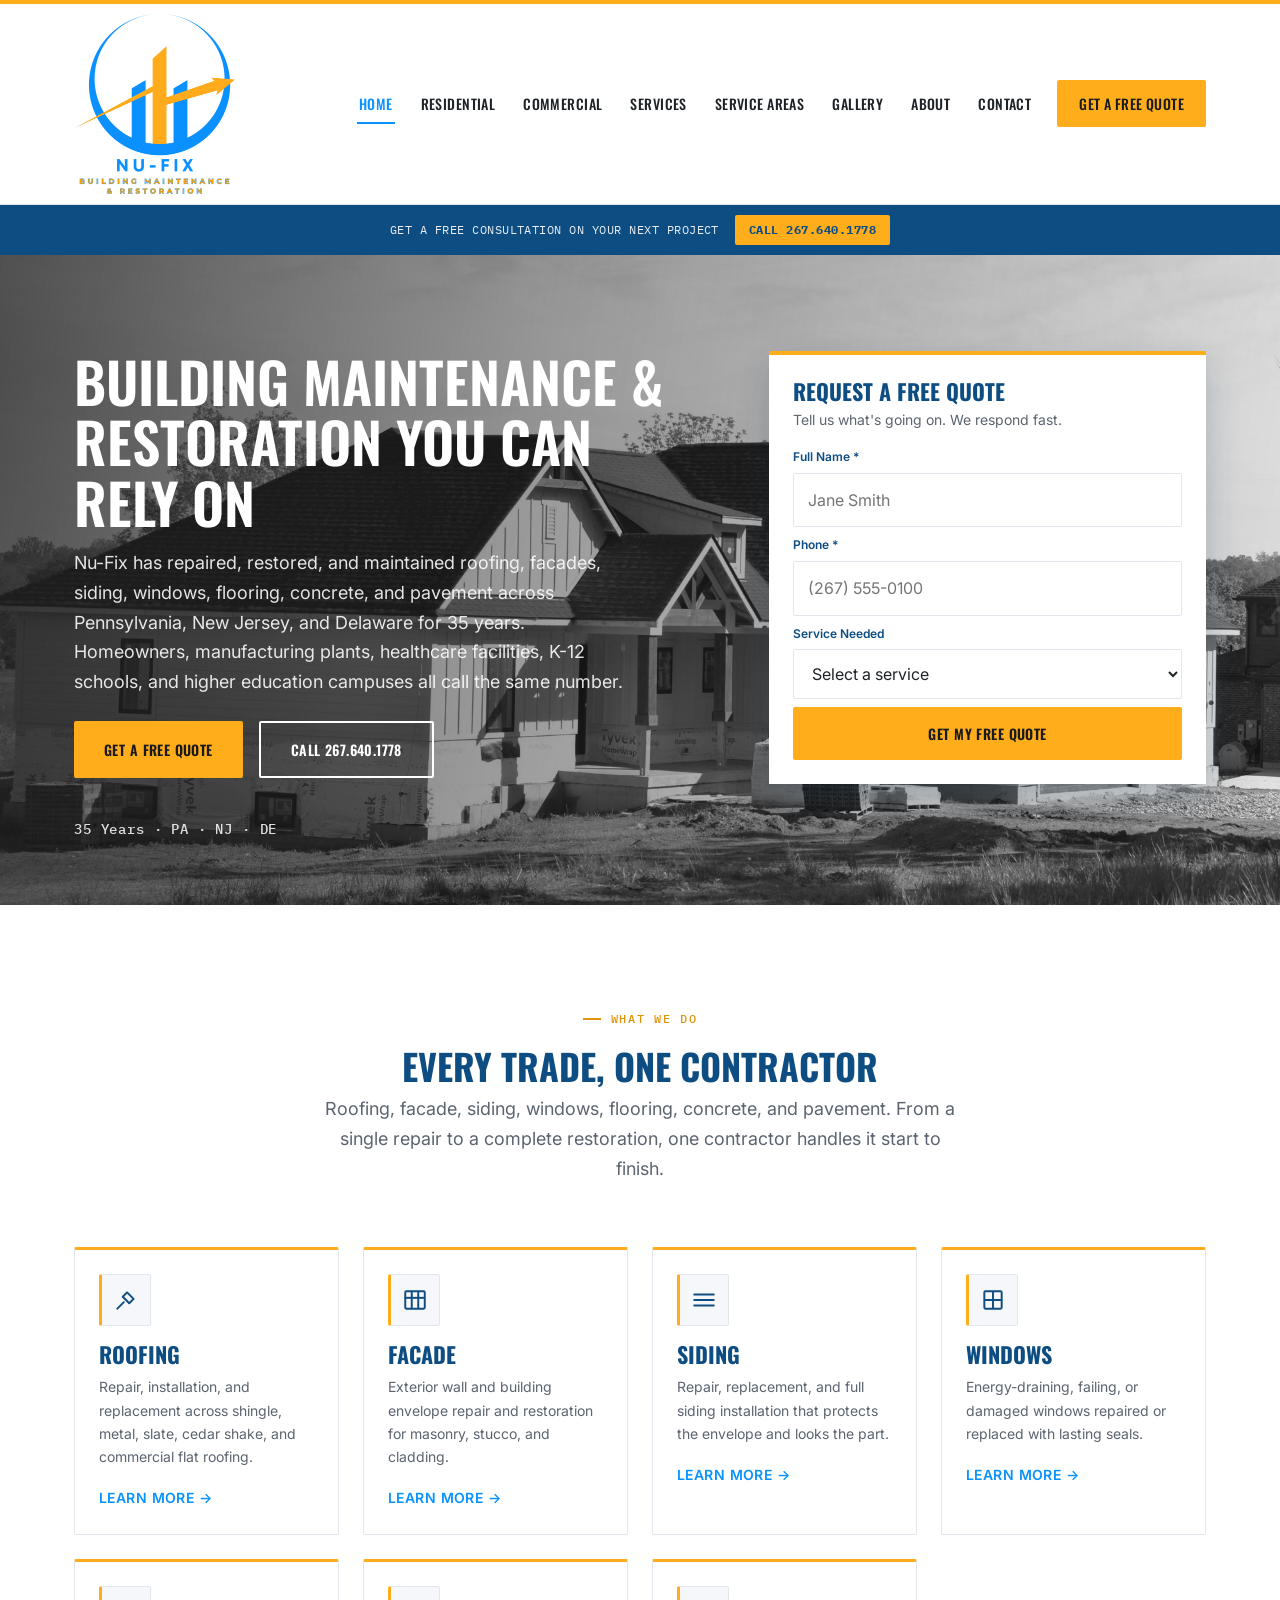
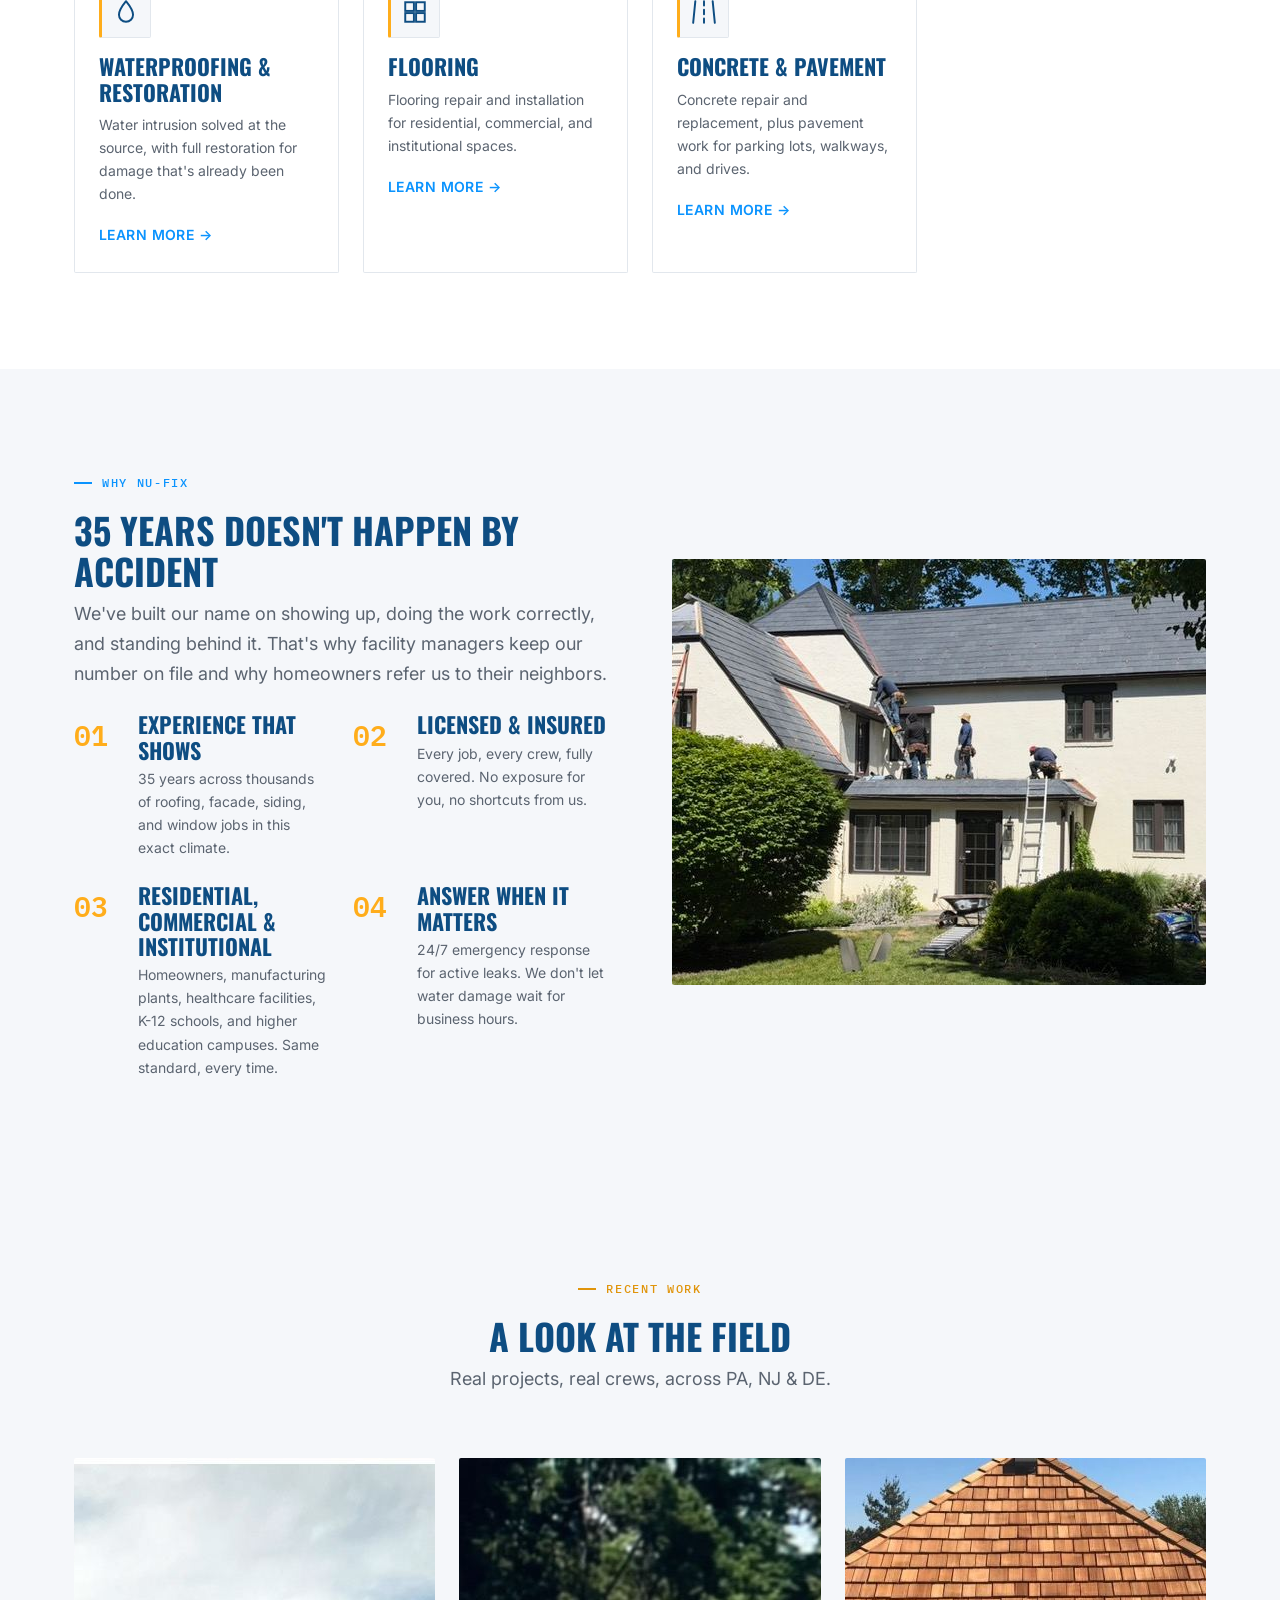
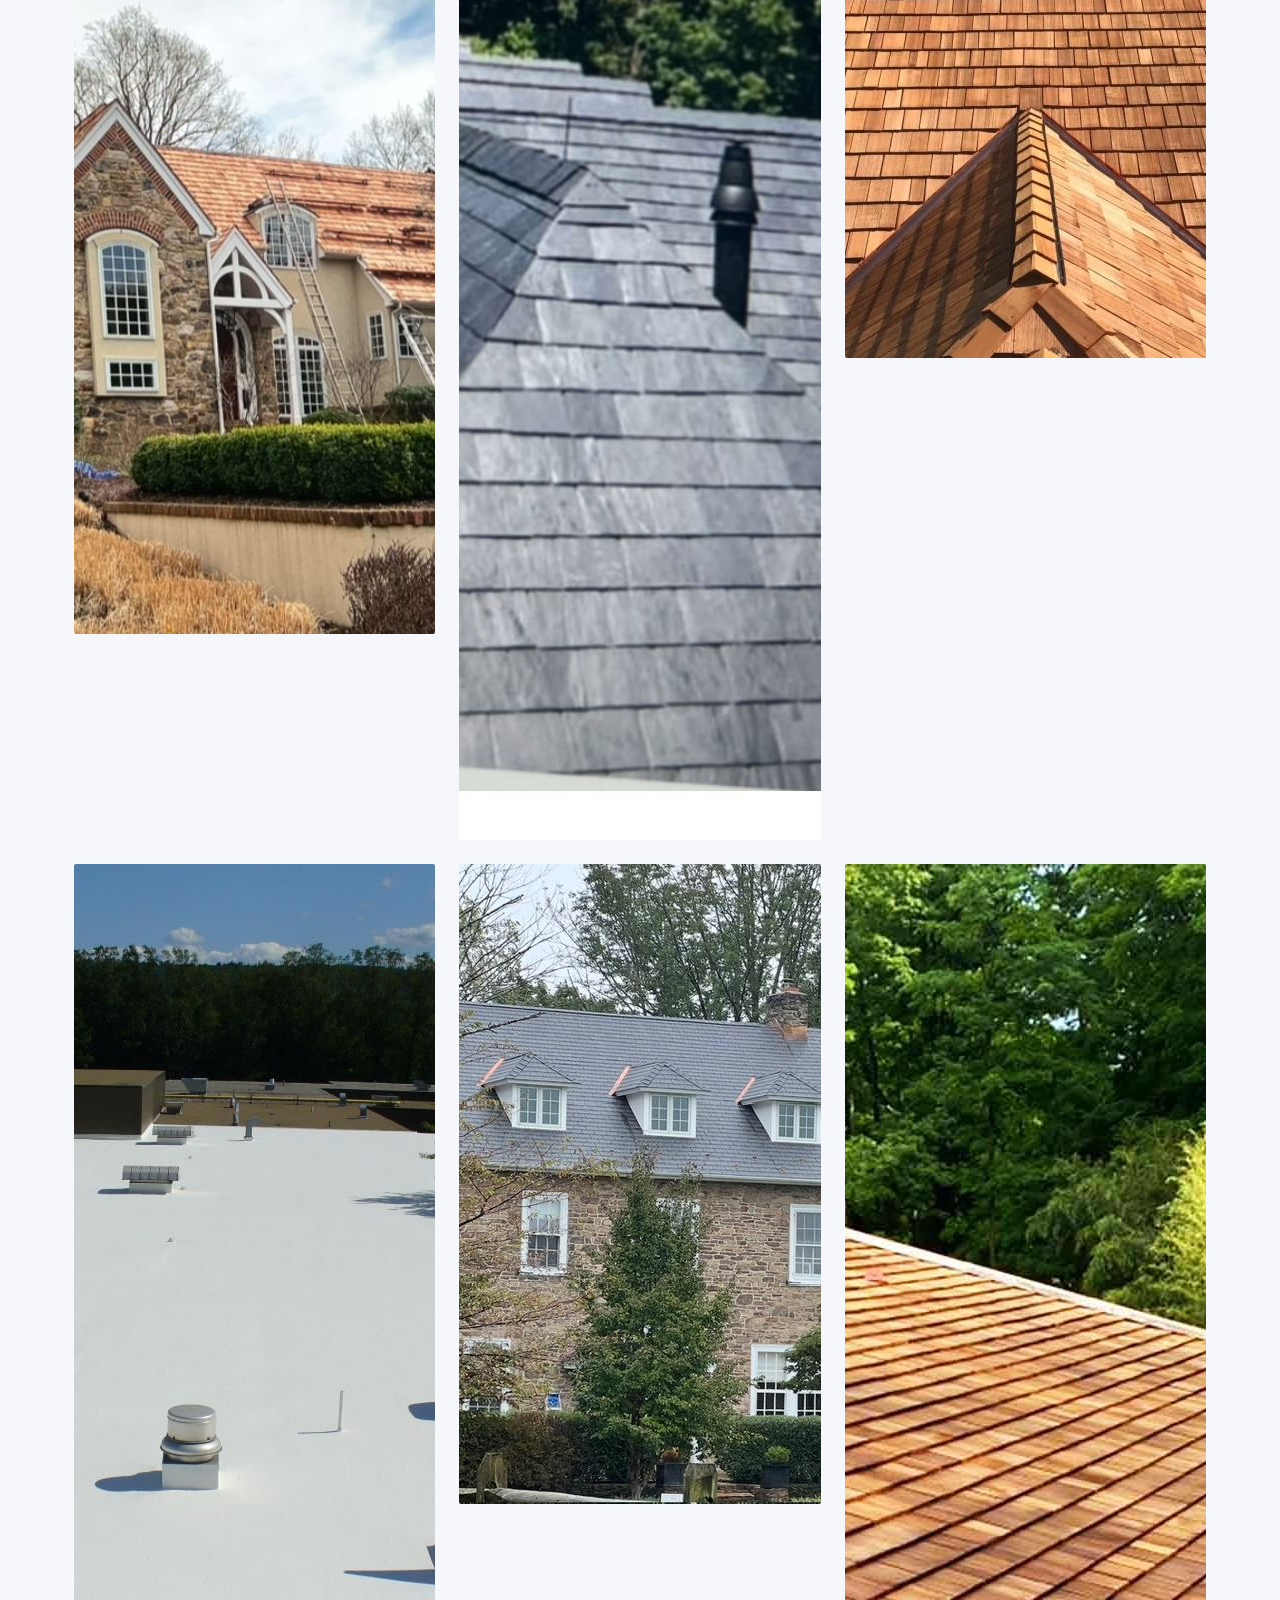
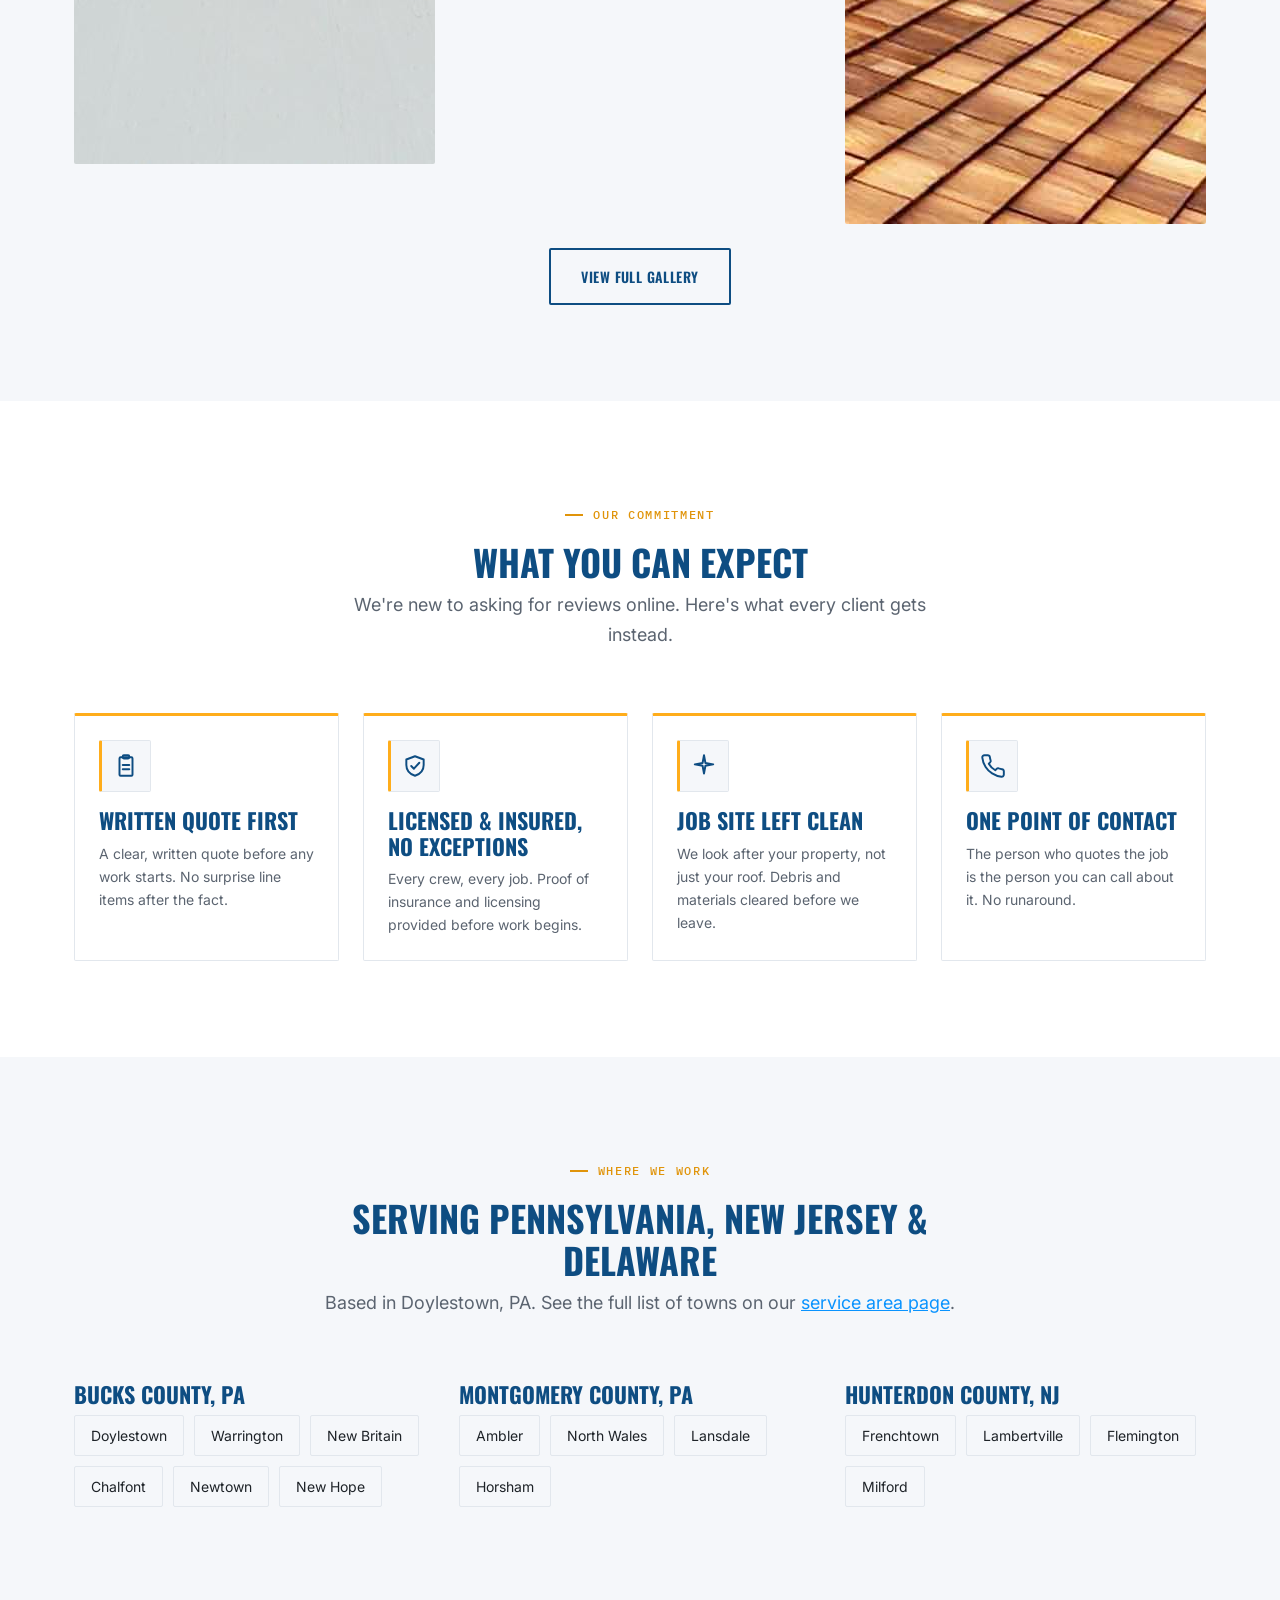
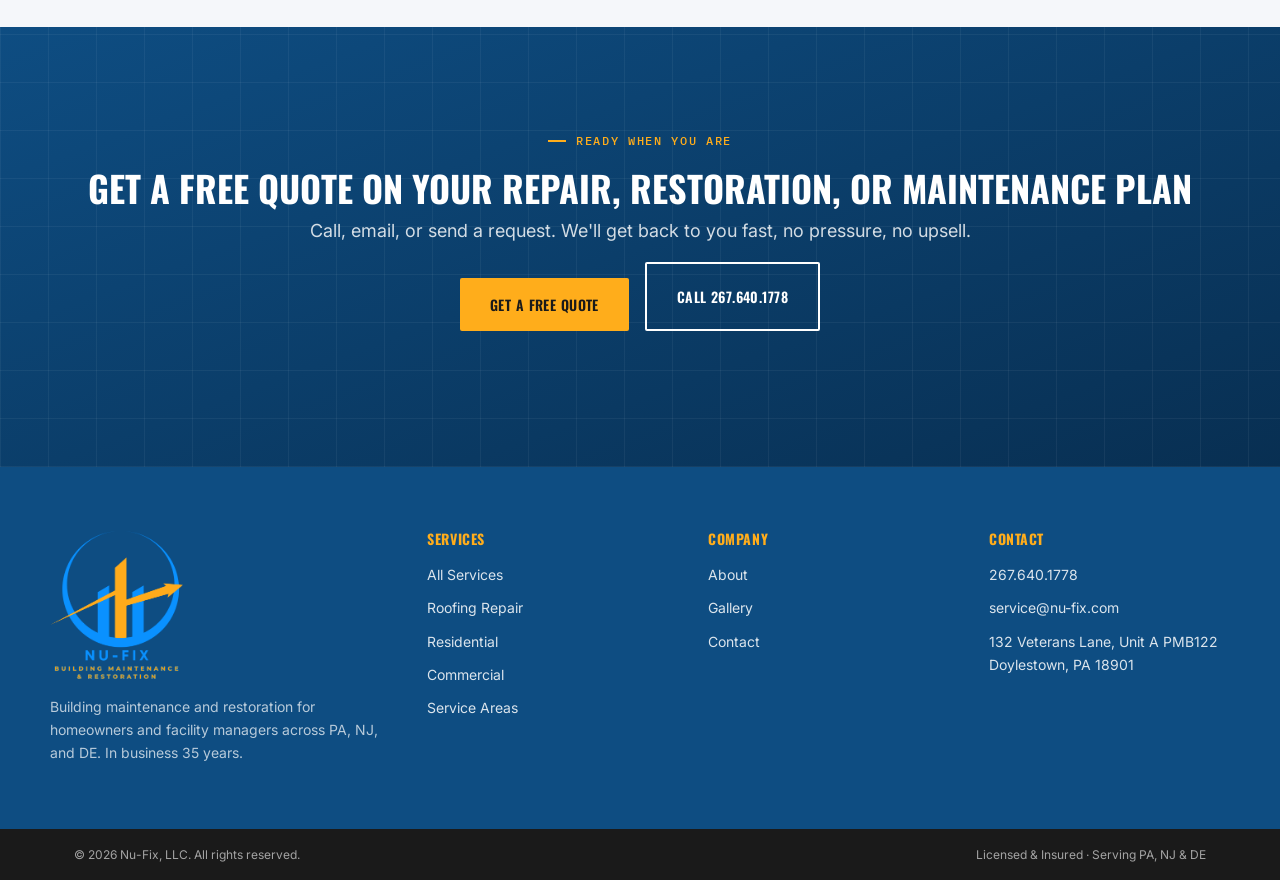
==== commit 2917891d: "Add Residential page, fix photo labels, resize logo, remove owner section Implements Paul's site fee" ====
--- a/index.html
+++ b/index.html
@@ -85,16 +85,17 @@
   <nav class="site-nav" aria-label="Main navigation">
     <div class="nav-container">
       <a href="/" class="logo" aria-label="Nu-Fix, LLC home">
-        <img src="assets/images/nufix-logo.png" alt="Nu-Fix, LLC — Building Maintenance & Restoration" width="180" height="90">
+        <img src="assets/images/nufix-logo.png" alt="Nu-Fix, LLC — Building Maintenance & Restoration" width="161" height="180">
       </a>
       <ul class="nav-links" role="list">
         <li><a href="/" class="active">Home</a></li>
+        <li><a href="/residential/">Residential</a></li>
+        <li><a href="/commercial/">Commercial</a></li>
         <li><a href="/services/">Services</a></li>
         <li><a href="/service-areas/">Service Areas</a></li>
-        <li><a href="/commercial/">Commercial</a></li>
         <li><a href="/gallery/">Gallery</a></li>
         <li><a href="/about/">About</a></li>
-        <li><a href="tel:2676401778" class="nav-phone">267.640.1778</a></li>
+        <li><a href="/contact/">Contact</a></li>
         <li><a href="/contact/" class="nav-cta">Get a Free Quote</a></li>
       </ul>
       <button class="hamburger" aria-label="Open menu" aria-expanded="false" aria-controls="mobile-menu">&#9776;</button>
@@ -114,11 +115,13 @@
   <div class="mobile-menu" id="mobile-menu" role="dialog" aria-label="Mobile navigation">
     <button class="mobile-close" aria-label="Close menu">&times;</button>
     <a href="/">Home</a>
+    <a href="/residential/">Residential</a>
+    <a href="/commercial/">Commercial</a>
     <a href="/services/">Services</a>
     <a href="/service-areas/">Service Areas</a>
-    <a href="/commercial/">Commercial</a>
     <a href="/gallery/">Gallery</a>
     <a href="/about/">About</a>
+    <a href="/contact/">Contact</a>
     <a href="tel:2676401778">267.640.1778</a>
     <a href="/contact/" class="nav-cta">Get a Free Quote</a>
   </div>
@@ -154,6 +157,7 @@
           <form class="ajax-form" novalidate action="https://formspree.io/f/YOUR_FORM_ID" method="POST">
             <input type="text" name="_gotcha" class="honeypot" tabindex="-1" autocomplete="off" aria-hidden="true">
             <input type="hidden" name="_subject" value="New quick quote request from nu-fix.com">
+            <input type="hidden" name="_cc" value="service@nu-fix.com">
             <div class="form-group">
               <label class="form-label" for="hero-name">Full Name <span aria-hidden="true">*</span></label>
               <input class="form-input" type="text" id="hero-name" name="name" required autocomplete="name" placeholder="Jane Smith">
@@ -293,20 +297,6 @@
       </div>
     </section>
 
-    <!-- MEET THE OWNER -->
-    <section class="section section-white">
-      <div class="container">
-        <div class="founder-block fade-in">
-          <img src="assets/images/paul-owner.png" alt="Paul, owner of Nu-Fix, LLC" width="140" height="140" loading="lazy">
-          <div>
-            <span class="eyebrow text-blue">Meet the Owner</span>
-            <h2>Paul</h2>
-            <p class="role-tag">Owner, Nu-Fix, LLC</p>
-            <p>Paul runs Nu-Fix the way he always has: answer the phone, show up, and do the job right. Every quote and every crew on every job site is still accountable to him directly, whether it's a single homeowner's roof or a multi-building campus contract.</p>
-          </div>
-        </div>
-      </div>
-    </section>
 
     <!-- RECENT WORK -->
     <section class="section section-light">
@@ -319,8 +309,8 @@
         <div class="grid-3">
           <img class="project-photo square fade-in" src="assets/images/gallery/roofing-cedar-shake-tudor-copper-flashing.jpg" alt="New cedar shake roof with copper flashing on a stone Tudor-style home" width="1320" height="776" loading="lazy">
           <img class="project-photo square fade-in" src="assets/images/gallery/roofing-slate-multi-dormer-aerial.jpg" alt="Aerial view of a new slate roof with multiple dormers" width="1320" height="982" loading="lazy">
-          <img class="project-photo square fade-in" src="assets/images/gallery/roofing-metal-standing-seam-modern-home.jpg" alt="Modern home with dark standing seam metal roof" width="900" height="500" loading="lazy">
-          <img class="project-photo square fade-in" src="assets/images/gallery/roofing-commercial-flat-white-membrane.jpg" alt="Commercial flat roof with new white reflective membrane" width="1200" height="900" loading="lazy">
+          <img class="project-photo square fade-in" src="assets/images/gallery/roofing-cedar-shake-modern-home.jpg" alt="Modern home with a dark-stained cedar shake roof" width="900" height="500" loading="lazy">
+          <img class="project-photo square fade-in" src="assets/images/gallery/roofing-commercial-flat-liquid-applied.jpg" alt="Commercial flat roof with new liquid applied membrane" width="1200" height="900" loading="lazy">
           <img class="project-photo square fade-in" src="assets/images/gallery/roofing-shingle-stone-farmhouse-dormers.jpg" alt="Stone farmhouse with new architectural shingle roof and copper-capped dormers" width="626" height="640" loading="lazy">
           <img class="project-photo square fade-in" src="assets/images/gallery/roofing-cedar-shake-installation-crew.jpg" alt="Nu-Fix crew member installing cedar shake shingles near a skylight" width="1280" height="960" loading="lazy">
         </div>
@@ -405,7 +395,7 @@
   <footer class="site-footer">
     <div class="container footer-top">
       <div class="footer-brand">
-        <img src="assets/images/nufix-logo.png" alt="Nu-Fix, LLC" width="150" height="75">
+        <img src="assets/images/nufix-logo.png" alt="Nu-Fix, LLC" width="133" height="148">
         <p>Building maintenance and restoration for homeowners and facility managers across PA, NJ, and DE. In business 35 years.</p>
       </div>
       <div>
@@ -413,6 +403,7 @@
         <ul>
           <li><a href="/services/">All Services</a></li>
           <li><a href="/services/roofing-repair/">Roofing Repair</a></li>
+          <li><a href="/residential/">Residential</a></li>
           <li><a href="/commercial/">Commercial</a></li>
           <li><a href="/service-areas/">Service Areas</a></li>
         </ul>
@@ -422,6 +413,7 @@
         <ul>
           <li><a href="/about/">About</a></li>
           <li><a href="/gallery/">Gallery</a></li>
+          <li><a href="/contact/">Contact</a></li>
         </ul>
       </div>
       <div>
--- a/css/styles.css
+++ b/css/styles.css
@@ -158,10 +158,18 @@
 .nav-container {
   max-width: var(--max-width); margin: 0 auto; padding: 0 24px;
   display: flex; align-items: center; justify-content: space-between;
-  height: 76px;
+  height: 200px;
 }
 .logo { display: flex; align-items: center; gap: 10px; }
-.logo img { height: 52px; width: auto; }
+.logo img { height: 180px; width: auto; max-width: 100%; }
+@media (max-width: 700px) {
+  .nav-container { height: 156px; }
+  .logo img { height: 136px; }
+}
+@media (max-width: 400px) {
+  .nav-container { height: 124px; }
+  .logo img { height: 104px; }
+}
 .nav-links { display: flex; align-items: center; gap: var(--space-lg); }
 .nav-links a {
   font-family: var(--font-display);
@@ -193,7 +201,8 @@
 .mobile-menu {
   position: fixed; inset: 0; background: var(--color-blue-dark);
   z-index: 2000; display: flex; flex-direction: column;
-  align-items: center; justify-content: center; gap: var(--space-lg);
+  align-items: center; justify-content: center; gap: var(--space-md);
+  overflow-y: auto; padding: 80px 24px 24px;
   transform: translateY(-100%); transition: transform 0.3s ease;
 }
 .mobile-menu.open { transform: translateY(0); }
@@ -328,17 +337,6 @@
 .service-card .card-link { color: var(--color-blue); font-weight: 600; font-size: var(--text-sm); text-transform: uppercase; letter-spacing: 0.03em; }
 .service-card .card-link:hover { text-decoration: underline; }
 
-/* FOUNDER BLOCK */
-.founder-block {
-  display: flex; gap: var(--space-xl); align-items: center;
-  border-left: 3px solid var(--color-gold); padding-left: var(--space-xl);
-}
-.founder-block img { border-radius: 50%; flex-shrink: 0; }
-.founder-block h2 { margin-bottom: 2px; }
-.role-tag { font-family: var(--font-mono); font-size: var(--text-xs); text-transform: uppercase; letter-spacing: 0.06em; color: var(--color-text-muted); margin-bottom: var(--space-sm); }
-@media (max-width: 700px) {
-  .founder-block { flex-direction: column; text-align: center; border-left: none; border-top: 3px solid var(--color-gold); padding-left: 0; padding-top: var(--space-lg); }
-}
 
 /* WHY-US */
 .why-item { display: flex; gap: var(--space-md); align-items: flex-start; }
@@ -463,7 +461,7 @@
 .footer-top { padding: var(--space-2xl) 0; display: grid; grid-template-columns: 1.4fr 1fr 1fr 1fr; gap: var(--space-xl); }
 @media (max-width: 900px) { .footer-top { grid-template-columns: 1fr 1fr; } }
 @media (max-width: 560px) { .footer-top { grid-template-columns: 1fr; } }
-.footer-brand img { height: 60px; width: auto; margin-bottom: var(--space-md); }
+.footer-brand img { height: 148px; width: auto; margin-bottom: var(--space-md); }
 .footer-brand p { font-size: var(--text-sm); color: rgba(255,255,255,0.7); }
 .site-footer h4 { font-family: var(--font-display); text-transform: uppercase; letter-spacing: 0.04em; font-size: var(--text-sm); color: var(--color-gold); margin-bottom: var(--space-md); }
 .site-footer ul li { margin-bottom: 10px; font-size: var(--text-sm); }
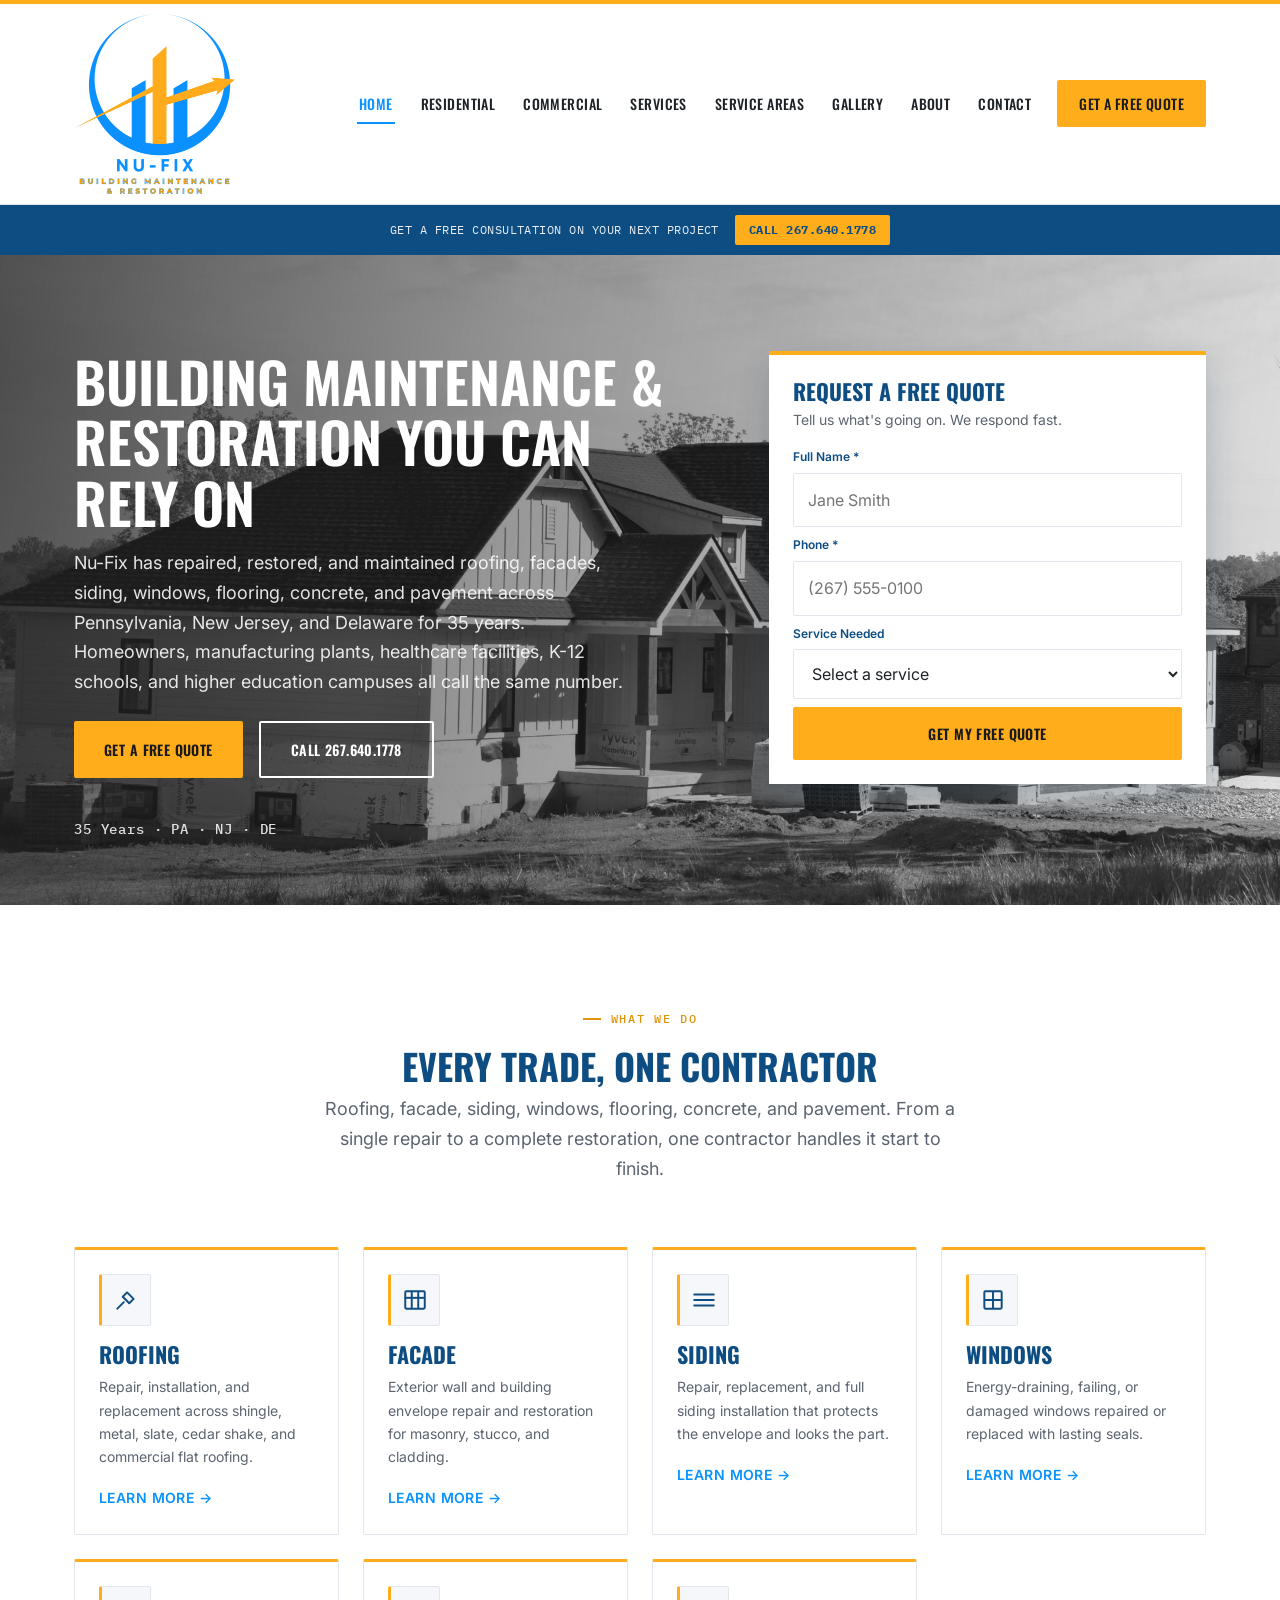
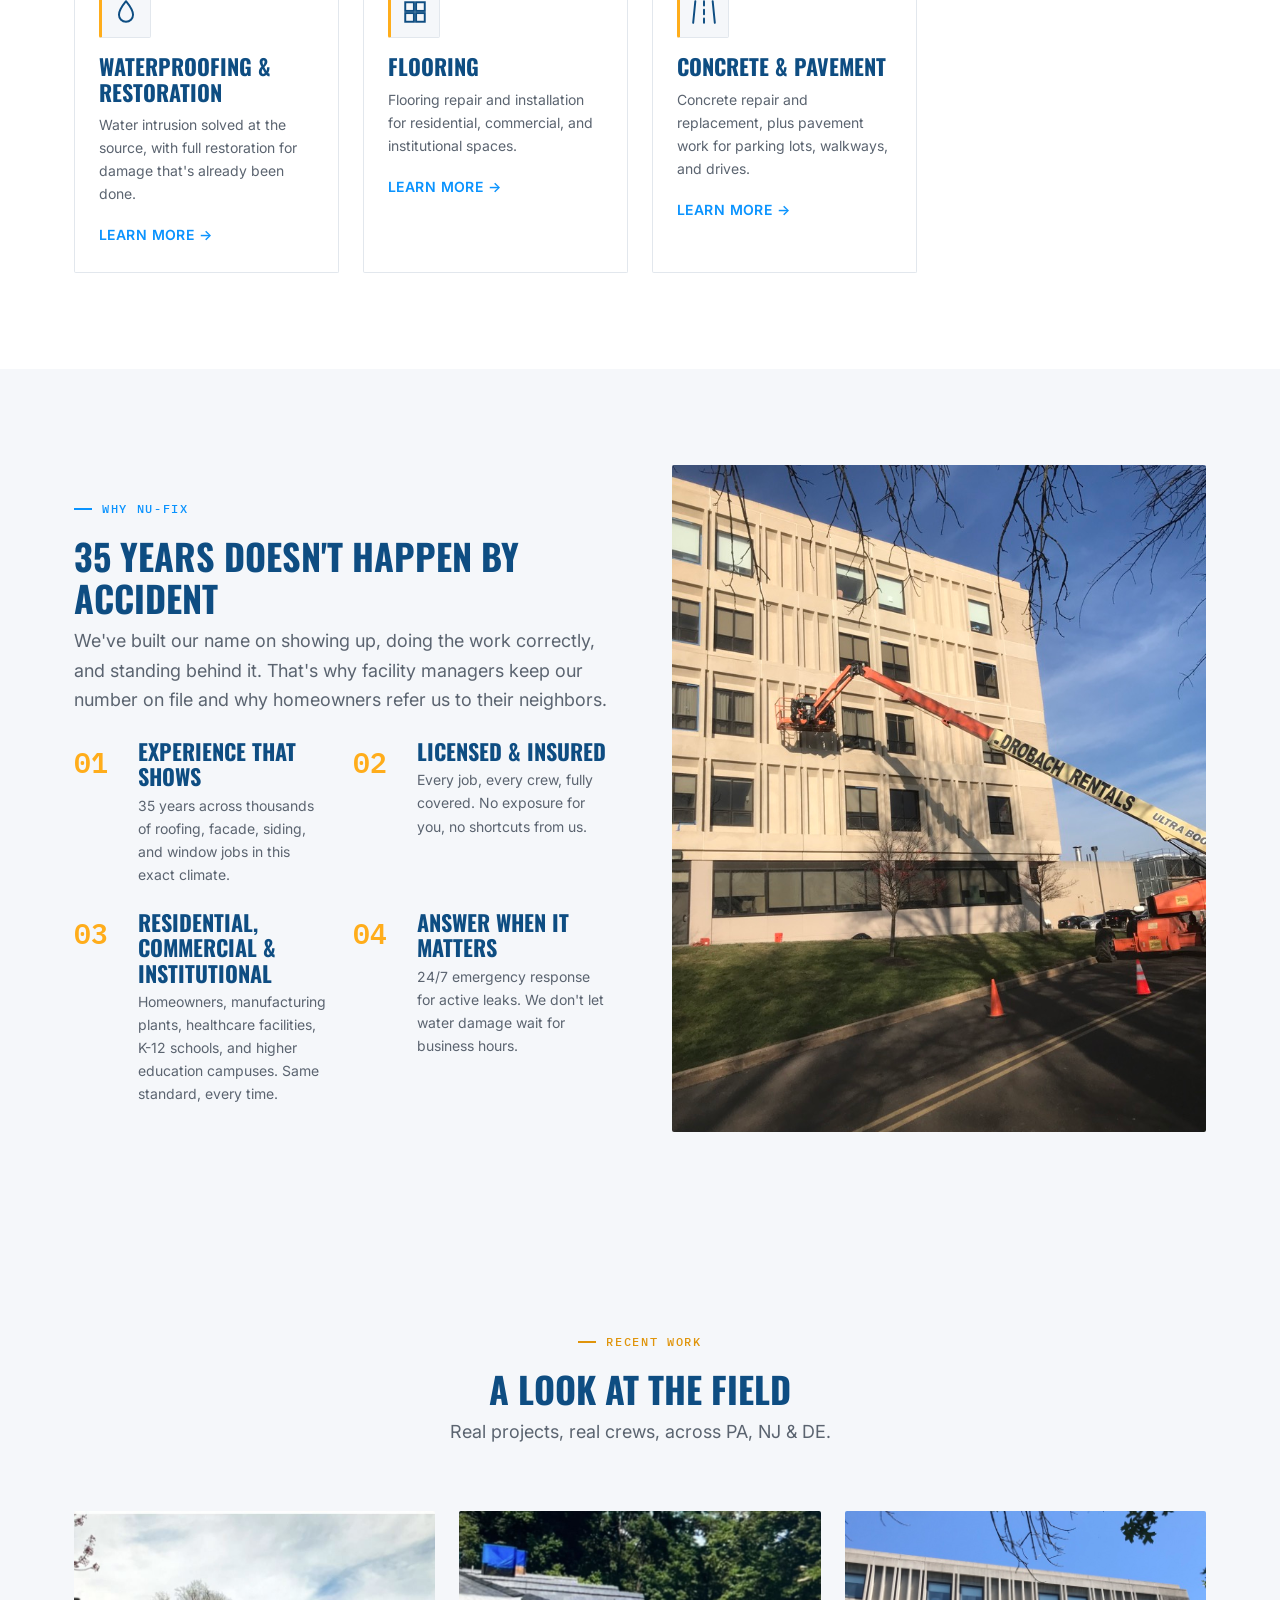
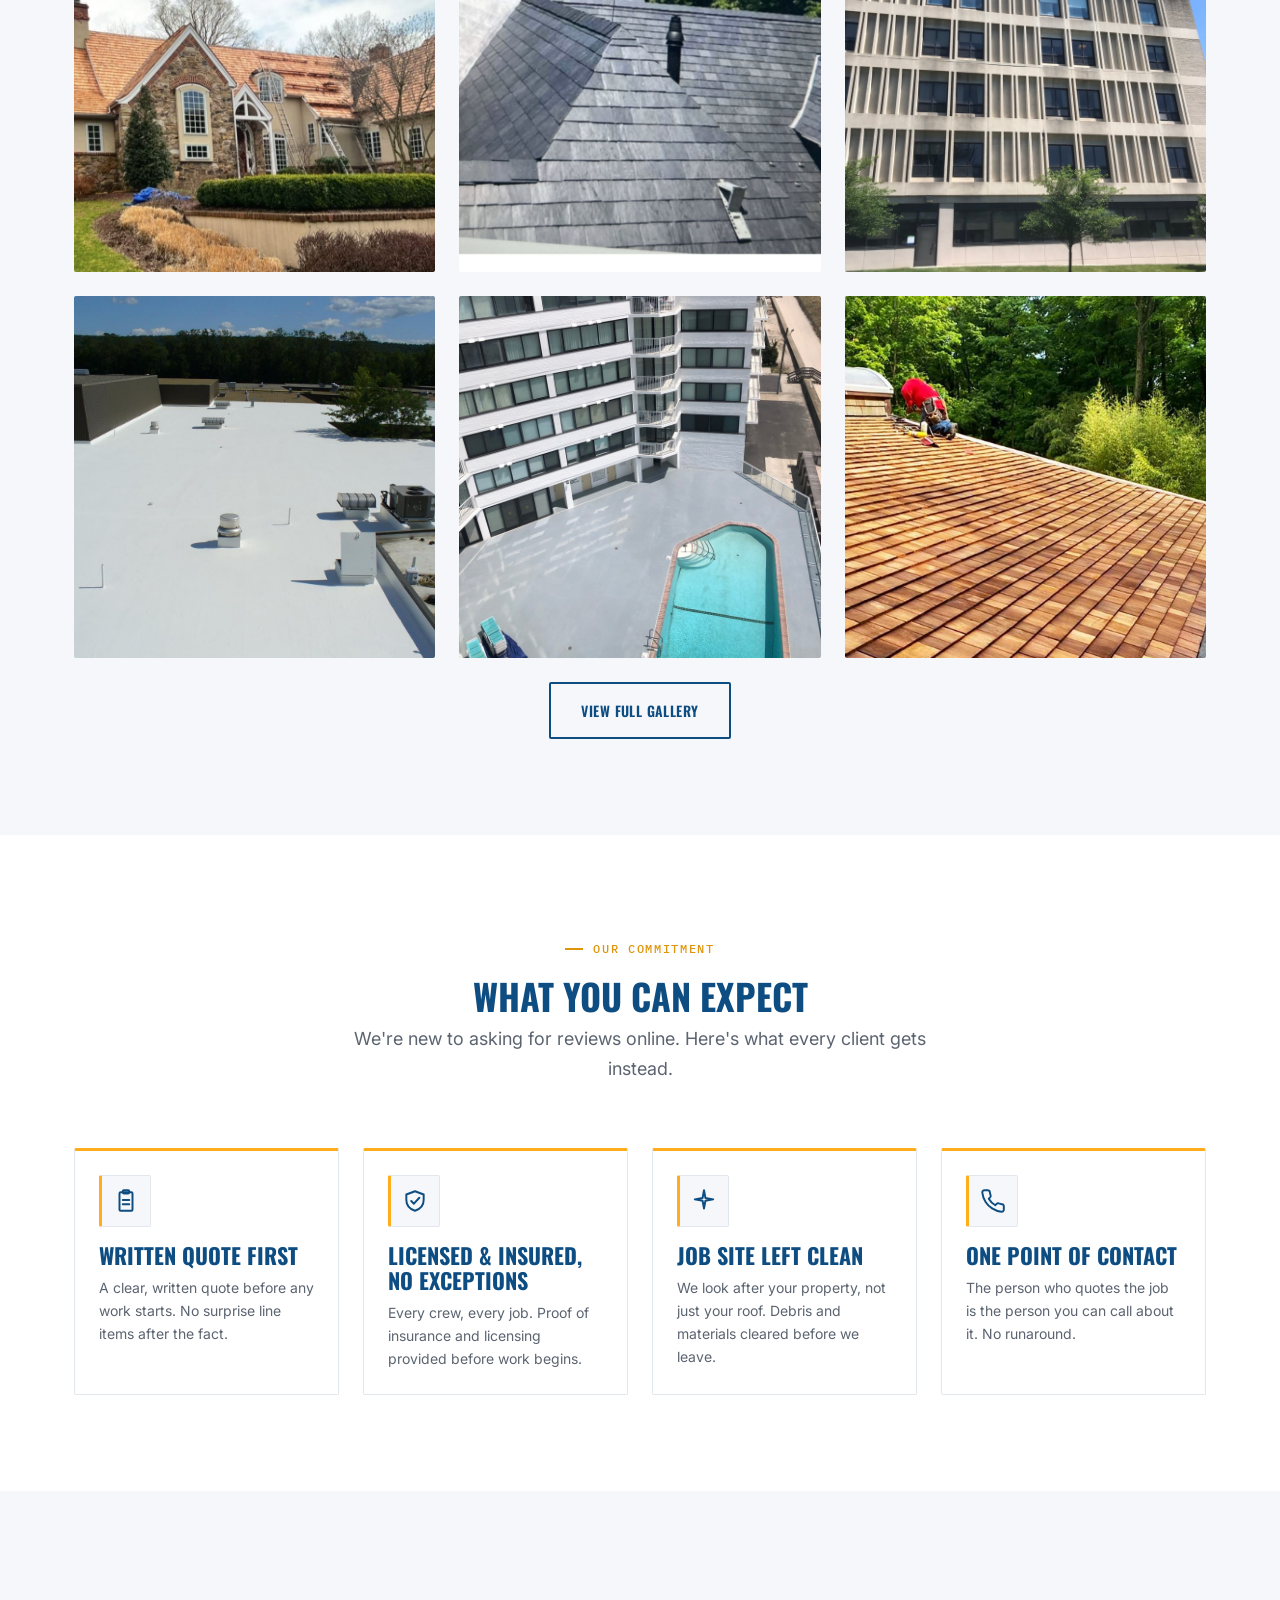
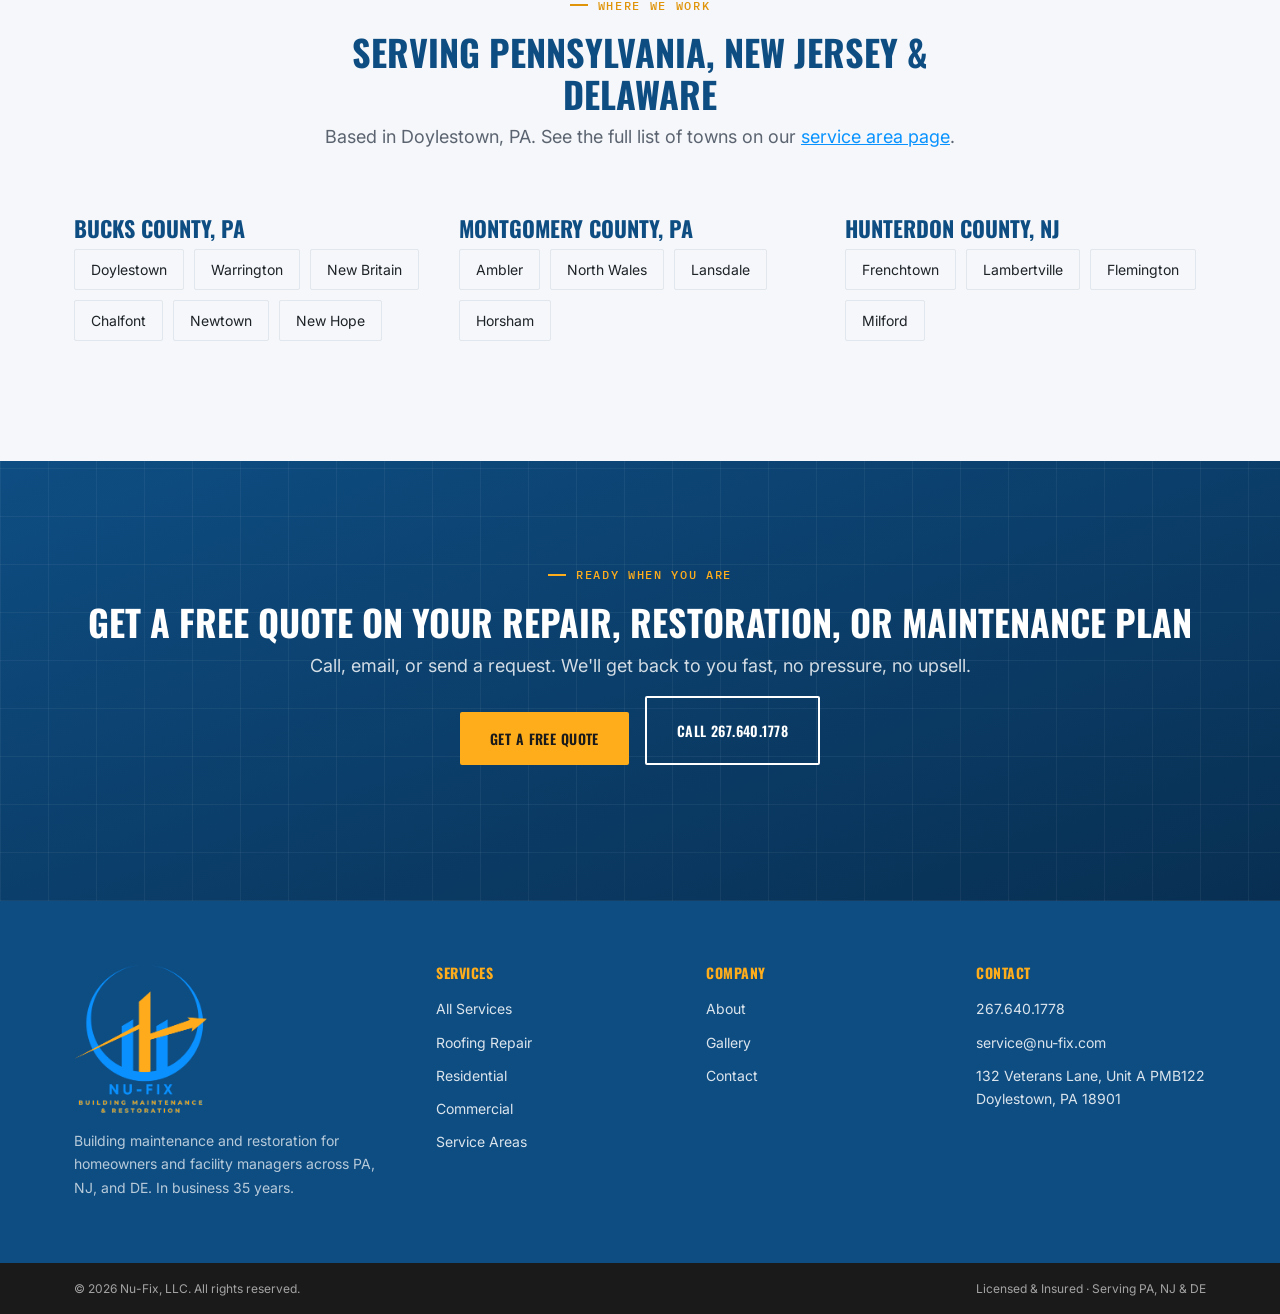
==== commit 06e45411: "Paul's 10/9 revisions: facade photos, About copy, footer padding and centered copyright Co-Authored-" ====
--- a/index.html
+++ b/index.html
@@ -292,7 +292,7 @@
               </div>
             </div>
           </div>
-          <img class="project-photo tall fade-in" src="assets/images/gallery/roofing-slate-installation-crew-tudor.jpg" alt="Nu-Fix crew installing a slate roof on a stucco Tudor-style home" width="640" height="426" loading="lazy">
+          <img class="project-photo tall fade-in" src="assets/images/gallery/facade-restoration-boom-lift-institutional.jpg" alt="Boom lift positioned against a multi-story institutional building during exterior facade work" width="750" height="1000" loading="lazy">
         </div>
       </div>
     </section>
@@ -309,9 +309,9 @@
         <div class="grid-3">
           <img class="project-photo square fade-in" src="assets/images/gallery/roofing-cedar-shake-tudor-copper-flashing.jpg" alt="New cedar shake roof with copper flashing on a stone Tudor-style home" width="1320" height="776" loading="lazy">
           <img class="project-photo square fade-in" src="assets/images/gallery/roofing-slate-multi-dormer-aerial.jpg" alt="Aerial view of a new slate roof with multiple dormers" width="1320" height="982" loading="lazy">
-          <img class="project-photo square fade-in" src="assets/images/gallery/roofing-cedar-shake-modern-home.jpg" alt="Modern home with a dark-stained cedar shake roof" width="900" height="500" loading="lazy">
+          <img class="project-photo square fade-in" src="assets/images/gallery/facade-concrete-panel-office-building.jpg" alt="Multi-story concrete panel office building with window openings and landscaped lawn" width="750" height="1000" loading="lazy">
           <img class="project-photo square fade-in" src="assets/images/gallery/roofing-commercial-flat-liquid-applied.jpg" alt="Commercial flat roof with new liquid applied membrane" width="1200" height="900" loading="lazy">
-          <img class="project-photo square fade-in" src="assets/images/gallery/roofing-shingle-stone-farmhouse-dormers.jpg" alt="Stone farmhouse with new architectural shingle roof and copper-capped dormers" width="626" height="640" loading="lazy">
+          <img class="project-photo square fade-in" src="assets/images/gallery/coating-oceanfront-pool-deck-hotel.jpg" alt="Oceanfront hotel with a freshly coated pool deck and white exterior walls" width="750" height="1000" style="object-position:center 70%" loading="lazy">
           <img class="project-photo square fade-in" src="assets/images/gallery/roofing-cedar-shake-installation-crew.jpg" alt="Nu-Fix crew member installing cedar shake shingles near a skylight" width="1280" height="960" loading="lazy">
         </div>
         <p class="text-center mt-lg"><a href="/gallery/" class="btn btn-outline">View Full Gallery</a></p>
--- a/css/styles.css
+++ b/css/styles.css
@@ -375,7 +375,7 @@
 
 /* REAL PROJECT PHOTOS */
 .project-photo {
-  width: 100%; aspect-ratio: 4 / 3; object-fit: cover;
+  width: 100%; height: auto; aspect-ratio: 4 / 3; object-fit: cover;
   border-radius: var(--radius-lg); display: block;
 }
 .project-photo.square { aspect-ratio: 1 / 1; }
@@ -458,16 +458,17 @@
 
 /* 11. FOOTER */
 .site-footer { background: var(--color-blue-dark); color: rgba(255,255,255,0.85); }
-.footer-top { padding: var(--space-2xl) 0; display: grid; grid-template-columns: 1.4fr 1fr 1fr 1fr; gap: var(--space-xl); }
+.footer-top { padding: var(--space-2xl) 24px; display: grid; grid-template-columns: 1.4fr 1fr 1fr 1fr; gap: var(--space-xl); }
 @media (max-width: 900px) { .footer-top { grid-template-columns: 1fr 1fr; } }
 @media (max-width: 560px) { .footer-top { grid-template-columns: 1fr; } }
+@media (max-width: 700px) { .footer-bottom .container { flex-direction: column; align-items: center; justify-content: center; } }
 .footer-brand img { height: 148px; width: auto; margin-bottom: var(--space-md); }
 .footer-brand p { font-size: var(--text-sm); color: rgba(255,255,255,0.7); }
 .site-footer h4 { font-family: var(--font-display); text-transform: uppercase; letter-spacing: 0.04em; font-size: var(--text-sm); color: var(--color-gold); margin-bottom: var(--space-md); }
 .site-footer ul li { margin-bottom: 10px; font-size: var(--text-sm); }
 .site-footer a:hover { color: var(--color-gold); }
 .footer-bottom { background: var(--color-black); padding: var(--space-md) 0; }
-.footer-bottom .container { display: flex; justify-content: space-between; flex-wrap: wrap; gap: 8px; font-size: var(--text-xs); color: rgba(255,255,255,0.6); }
+.footer-bottom .container { display: flex; justify-content: space-between; flex-wrap: wrap; gap: 8px; text-align: center; font-size: var(--text-xs); color: rgba(255,255,255,0.6); }
 
 /* 12. SCROLL ANIMATION */
 .fade-in { opacity: 0; transform: translateY(16px); transition: opacity 0.5s ease, transform 0.5s ease; }
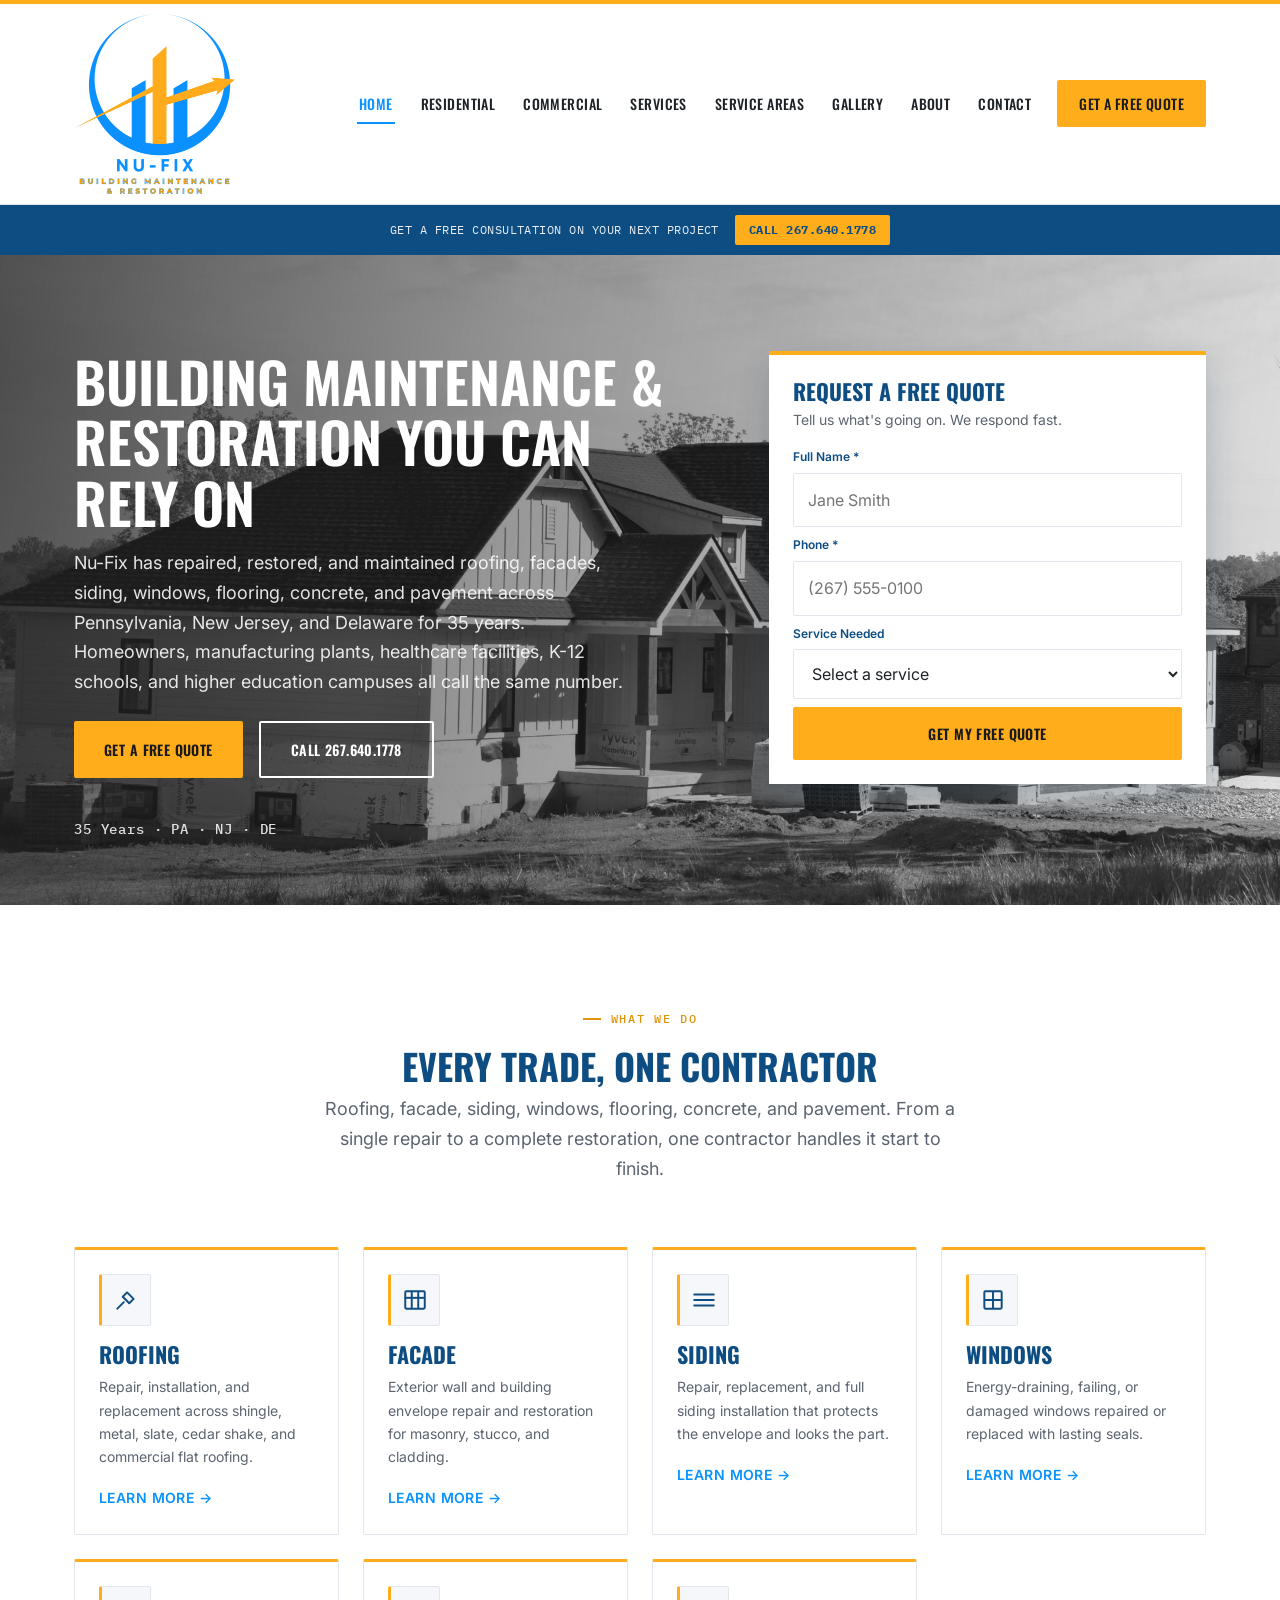
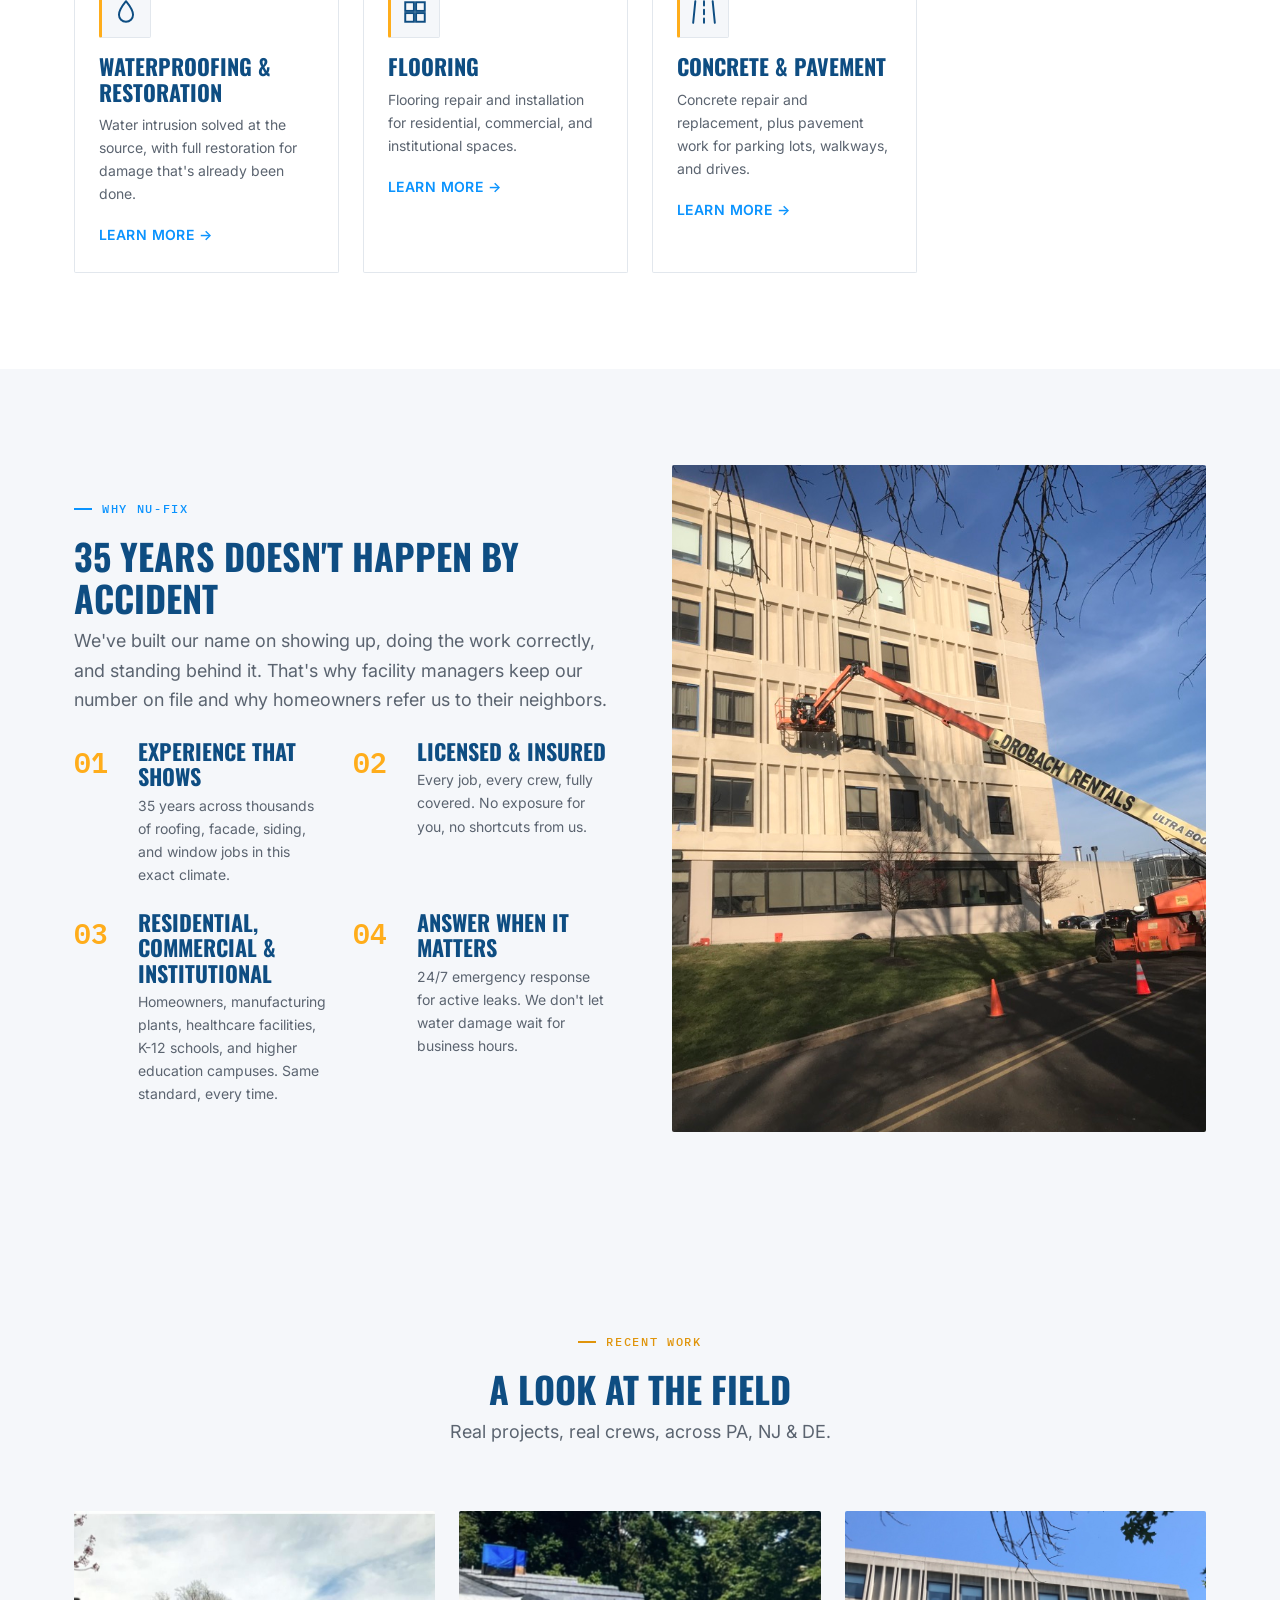
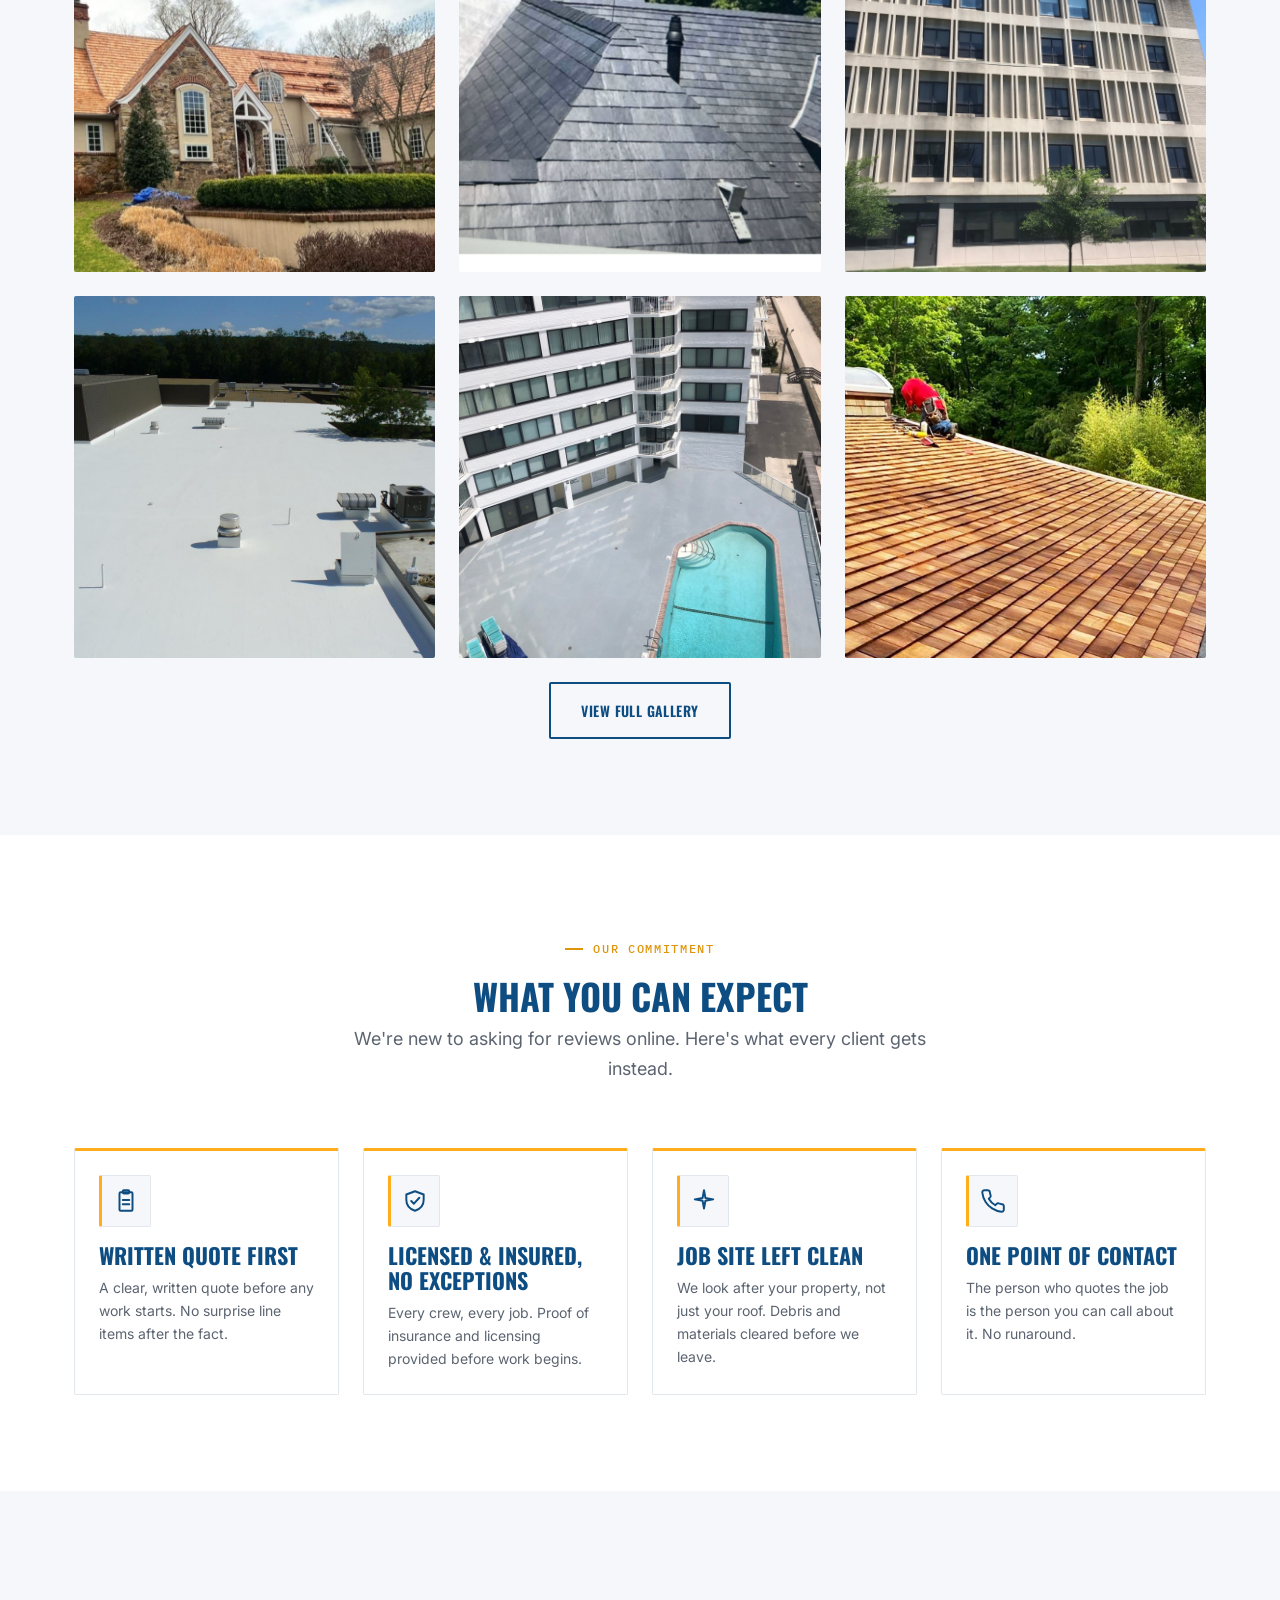
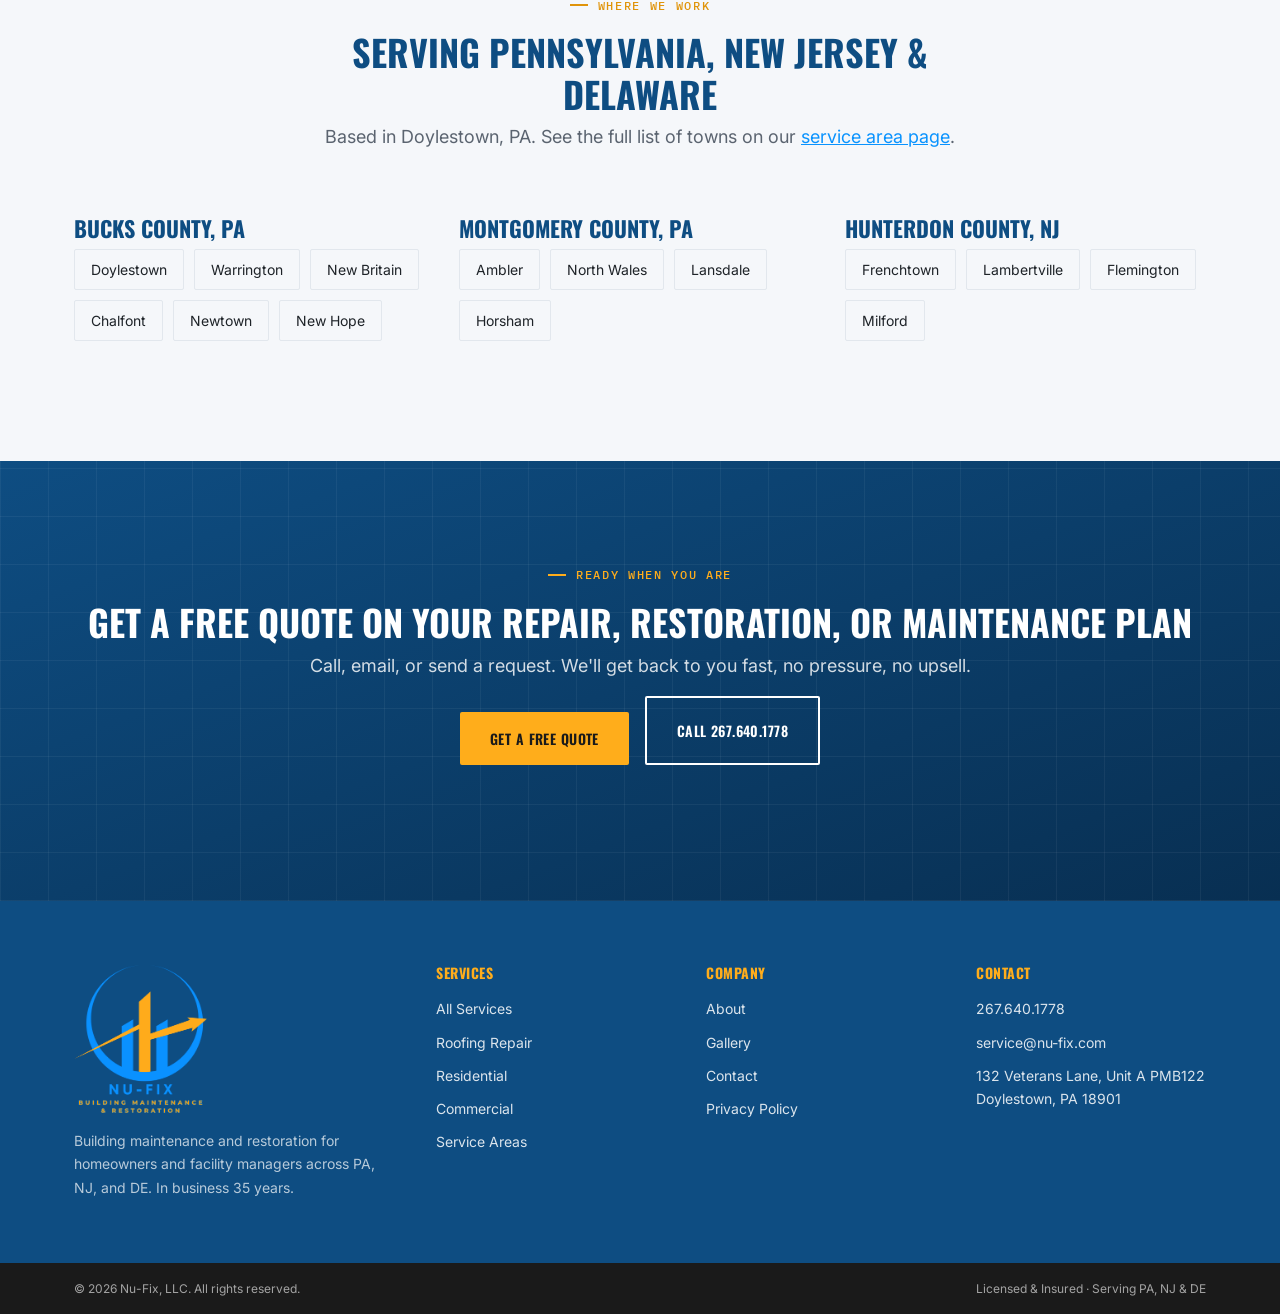
==== commit 3801fd53: "Add Meta Pixel (Lead and Contact events) and privacy policy page Pixel 1046472165899844 on all pages" ====
--- a/index.html
+++ b/index.html
@@ -75,6 +75,12 @@
     }
   }
   </script>
+  <!-- Meta Pixel -->
+  <script>
+  !function(f,b,e,v,n,t,s){if(f.fbq)return;n=f.fbq=function(){n.callMethod?n.callMethod.apply(n,arguments):n.queue.push(arguments)};if(!f._fbq)f._fbq=n;n.push=n;n.loaded=!0;n.version='2.0';n.queue=[];t=b.createElement(e);t.async=!0;t.src=v;s=b.getElementsByTagName(e)[0];s.parentNode.insertBefore(t,s)}(window,document,'script','https://connect.facebook.net/en_US/fbevents.js');
+  fbq('init', '1046472165899844');
+  fbq('track', 'PageView');
+  </script>
 </head>
 <body>
 
@@ -154,10 +160,9 @@
           <h2>Request a Free Quote</h2>
           <p class="panel-sub">Tell us what's going on. We respond fast.</p>
           <!-- Replace YOUR_FORM_ID with the real Formspree form ID before launch -->
-          <form class="ajax-form" novalidate action="https://formspree.io/f/YOUR_FORM_ID" method="POST">
+          <form name="quick-quote" class="ajax-form" novalidate method="POST" action="/contact/" data-netlify="true" data-netlify-honeypot="_gotcha">
+            <input type="hidden" name="form-name" value="quick-quote">
             <input type="text" name="_gotcha" class="honeypot" tabindex="-1" autocomplete="off" aria-hidden="true">
-            <input type="hidden" name="_subject" value="New quick quote request from nu-fix.com">
-            <input type="hidden" name="_cc" value="service@nu-fix.com">
             <div class="form-group">
               <label class="form-label" for="hero-name">Full Name <span aria-hidden="true">*</span></label>
               <input class="form-input" type="text" id="hero-name" name="name" required autocomplete="name" placeholder="Jane Smith">
@@ -414,6 +419,7 @@
           <li><a href="/about/">About</a></li>
           <li><a href="/gallery/">Gallery</a></li>
           <li><a href="/contact/">Contact</a></li>
+          <li><a href="/privacy/">Privacy Policy</a></li>
         </ul>
       </div>
       <div>
--- a/css/styles.css
+++ b/css/styles.css
@@ -473,3 +473,8 @@
 /* 12. SCROLL ANIMATION */
 .fade-in { opacity: 0; transform: translateY(16px); transition: opacity 0.5s ease, transform 0.5s ease; }
 .fade-in.visible { opacity: 1; transform: translateY(0); }
+
+/* form success / error states */
+.form-success { padding: var(--space-lg); background: #fff; border-left: 4px solid var(--color-gold); border-radius: var(--radius-lg); color: var(--color-black); }
+.form-success a, .form-submit-error a { text-decoration: underline; }
+.form-submit-error { margin-top: var(--space-sm); color: #C4302B; font-size: var(--text-sm); }
